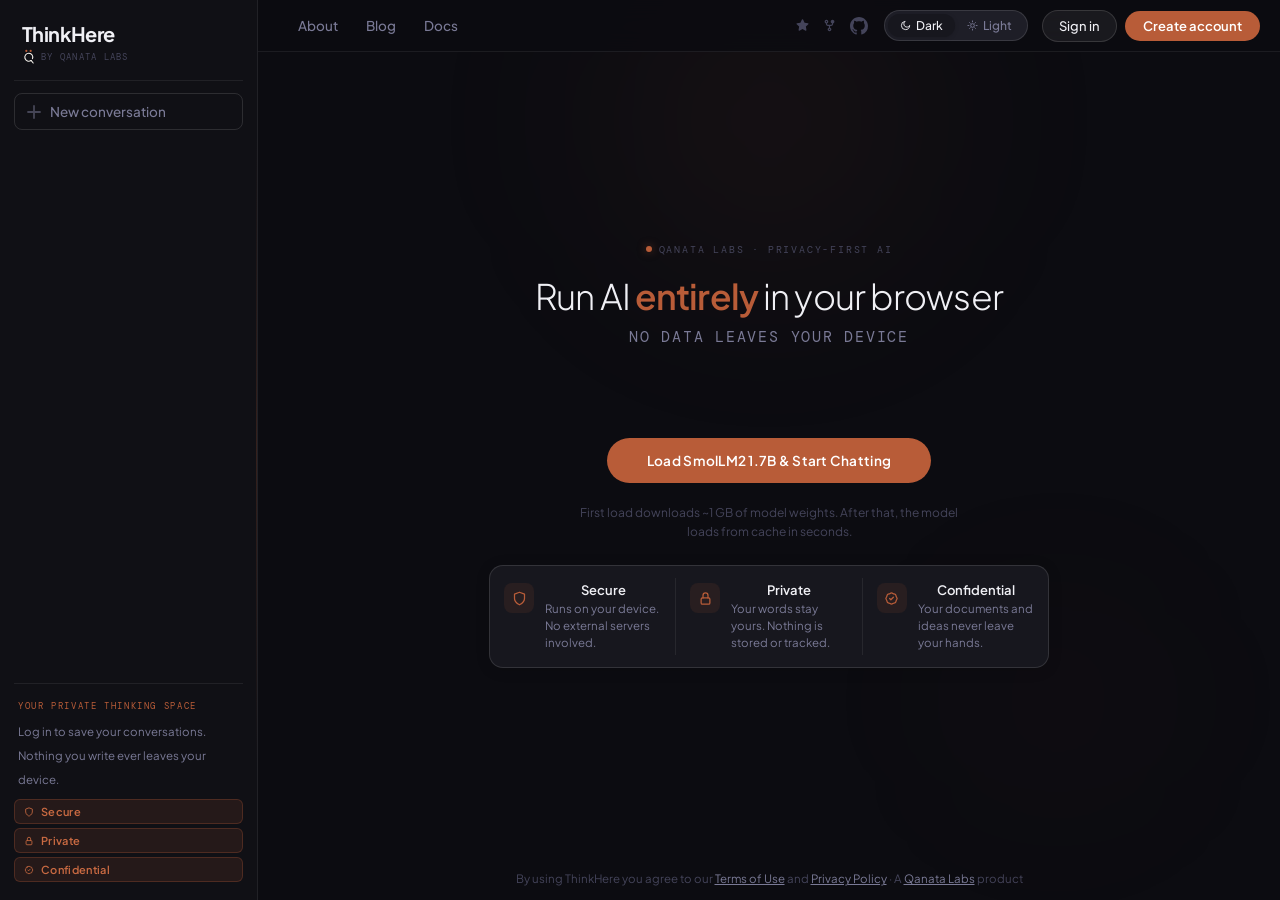
==== index.html @ 0fff206c "pivot: swap Gemma 3n/MediaPipe for SmolLM2 1.7B/WebLLM - Rewrite js/app.js: replace MediaPipe with W" ====
<!DOCTYPE html>
<html lang="en" data-theme="dark">

<head>
  <meta charset="UTF-8">
  <meta name="viewport" content="width=device-width, initial-scale=1.0">
  <title>ThinkHere — Private AI in Your Browser</title>
  <meta name="description"
    content="Run AI entirely in your browser. No servers, no API keys, no data leaves your device. Powered by SmolLM2 and WebGPU.">
  <link rel="icon" type="image/svg+xml" href="favicon.svg">
  <link rel="preconnect" href="https://fonts.googleapis.com">
  <link
    href="https://fonts.googleapis.com/css2?family=Plus+Jakarta+Sans:ital,wght@0,300;0,400;0,500;0,600;0,700;1,400&family=DM+Mono:wght@300;400;500&display=swap"
    rel="stylesheet">
  <link rel="stylesheet" href="css/style.css">
</head>

<body>

  <div class="app">

    <!-- Sidebar -->
    <aside class="sidebar" id="sidebar">
      <div class="logo-block">
        <a class="logo-product" href="/">ThinkHere</a>
        <div class="logo-parent">
          <svg width="13" height="15" viewBox="0 0 72 80" fill="none" id="ql-mark">
            <circle cx="24" cy="9" r="6" fill="#b85c38" />
            <circle cx="48" cy="9" r="6" fill="#b85c38" />
            <path d="M 58,52 A 22,22 0 1 0 50,62" stroke="#f4f1eb" stroke-width="6" fill="none" stroke-linecap="round"
              class="ql-stroke" />
            <line x1="50" y1="62" x2="62" y2="76" stroke="#f4f1eb" stroke-width="6" stroke-linecap="round"
              class="ql-stroke" />
          </svg>
          <span class="logo-parent-text">by Qanata Labs</span>
        </div>
      </div>

      <button class="btn-new" onclick="newChat()">
        <svg width="14" height="14" viewBox="0 0 14 14" fill="none">
          <path d="M7 1v12M1 7h12" stroke="currentColor" stroke-width="1.8" stroke-linecap="round" />
        </svg>
        New conversation
      </button>

      <div class="nav-section" id="conversationList">
      </div>

      <div class="sidebar-footer">
        <div class="footer-note">
          <span class="footer-label">Your private thinking space</span>
          <span class="footer-body">Log in to save your conversations. Nothing you write ever leaves your device.</span>
        </div>
        <div class="pills">
          <div class="pill pill-a">
            <svg width="10" height="10" viewBox="0 0 24 24" fill="none">
              <path d="M12 22s8-4 8-10V5l-8-3-8 3v7c0 6 8 10 8 10z" stroke="currentColor" stroke-width="2"
                stroke-linejoin="round" />
            </svg>
            Secure
          </div>
          <div class="pill pill-a">
            <svg width="10" height="10" viewBox="0 0 24 24" fill="none">
              <rect x="5" y="11" width="14" height="10" rx="2" stroke="currentColor" stroke-width="2" />
              <path d="M8 11V7a4 4 0 118 0v4" stroke="currentColor" stroke-width="2" stroke-linecap="round" />
            </svg>
            Private
          </div>
          <div class="pill pill-a">
            <svg width="10" height="10" viewBox="0 0 24 24" fill="none">
              <path
                d="M9 12l2 2 4-4M7.835 4.697a3.42 3.42 0 001.946-.806 3.42 3.42 0 014.438 0 3.42 3.42 0 001.946.806 3.42 3.42 0 013.138 3.138 3.42 3.42 0 00.806 1.946 3.42 3.42 0 010 4.438 3.42 3.42 0 00-.806 1.946 3.42 3.42 0 01-3.138 3.138 3.42 3.42 0 00-1.946.806 3.42 3.42 0 01-4.438 0 3.42 3.42 0 00-1.946-.806 3.42 3.42 0 01-3.138-3.138 3.42 3.42 0 00-.806-1.946 3.42 3.42 0 010-4.438 3.42 3.42 0 00.806-1.946 3.42 3.42 0 013.138-3.138z"
                stroke="currentColor" stroke-width="2" stroke-linecap="round" stroke-linejoin="round" />
            </svg>
            Confidential
          </div>
        </div>
      </div>
    </aside>

    <!-- Sidebar overlay for mobile -->
    <div class="sidebar-overlay" id="sidebarOverlay" onclick="closeSidebar()"></div>

    <!-- Main content area -->
    <div class="main-content">
      <div class="bg-orb orb1"></div>
      <div class="bg-orb orb2"></div>

      <!-- Topbar -->
      <div class="topbar">
        <button class="sidebar-toggle" id="sidebarToggle" onclick="toggleSidebar()">
          <svg viewBox="0 0 24 24">
            <line x1="3" y1="6" x2="21" y2="6" />
            <line x1="3" y1="12" x2="21" y2="12" />
            <line x1="3" y1="18" x2="21" y2="18" />
          </svg>
        </button>
        <div class="topbar-meta" id="headerStatus"></div>
        <div class="topbar-nav">
          <a class="topbar-link" href="about.html">About</a>
          <a class="topbar-link" href="blog.html">Blog</a>
          <a class="topbar-link" href="docs.html">Docs</a>
        </div>
        <div class="gh-stats">
          <a class="gh-stat" href="https://github.com/ipattis/thinkhere/stargazers" target="_blank"
            rel="noopener noreferrer" aria-label="GitHub stars">
            <svg viewBox="0 0 16 16">
              <path
                d="M8 .25a.75.75 0 01.673.418l1.882 3.815 4.21.612a.75.75 0 01.416 1.279l-3.046 2.97.719 4.192a.75.75 0 01-1.088.791L8 12.347l-3.766 1.98a.75.75 0 01-1.088-.79l.72-4.194L.818 6.374a.75.75 0 01.416-1.28l4.21-.611L7.327.668A.75.75 0 018 .25z" />
            </svg>
            <span id="ghStars"></span>
          </a>
          <a class="gh-stat" href="https://github.com/ipattis/thinkhere/fork" target="_blank" rel="noopener noreferrer"
            aria-label="GitHub forks">
            <svg viewBox="0 0 16 16">
              <path
                d="M5 3.25a.75.75 0 11-1.5 0 .75.75 0 011.5 0zm0 2.122a2.25 2.25 0 10-1.5 0v.878A2.25 2.25 0 005.75 8.5h1.5v2.128a2.251 2.251 0 101.5 0V8.5h1.5a2.25 2.25 0 002.25-2.25v-.878a2.25 2.25 0 10-1.5 0v.878a.75.75 0 01-.75.75h-4.5A.75.75 0 015 6.25v-.878zm3.75 7.378a.75.75 0 11-1.5 0 .75.75 0 011.5 0zm3-8.75a.75.75 0 100-1.5.75.75 0 000 1.5z" />
            </svg>
            <span id="ghForks"></span>
          </a>
          <a class="github-link" href="https://github.com/ipattis/thinkhere" target="_blank" rel="noopener noreferrer"
            aria-label="View source on GitHub">
            <svg viewBox="0 0 16 16">
              <path
                d="M8 0C3.58 0 0 3.58 0 8c0 3.54 2.29 6.53 5.47 7.59.4.07.55-.17.55-.38 0-.19-.01-.82-.01-1.49-2.01.37-2.53-.49-2.69-.94-.09-.23-.48-.94-.82-1.13-.28-.15-.68-.52-.01-.53.63-.01 1.08.58 1.23.82.72 1.21 1.87.87 2.33.66.07-.52.28-.87.51-1.07-1.78-.2-3.64-.89-3.64-3.95 0-.87.31-1.59.82-2.15-.08-.2-.36-1.02.08-2.12 0 0 .67-.21 2.2.82.64-.18 1.32-.27 2-.27.68 0 1.36.09 2 .27 1.53-1.04 2.2-.82 2.2-.82.44 1.1.16 1.92.08 2.12.51.56.82 1.27.82 2.15 0 3.07-1.87 3.75-3.65 3.95.29.25.54.73.54 1.48 0 1.07-.01 1.93-.01 2.2 0 .21.15.46.55.38A8.013 8.013 0 0016 8c0-4.42-3.58-8-8-8z" />
            </svg>
          </a>
        </div>
        <div class="theme-toggle">
          <button class="theme-btn active" id="btn-dark" onclick="setTheme('dark')">
            <svg width="11" height="11" viewBox="0 0 24 24" fill="none">
              <path d="M21 12.79A9 9 0 1111.21 3a7 7 0 109.79 9.79z" stroke="currentColor" stroke-width="2"
                stroke-linecap="round" />
            </svg>
            Dark
          </button>
          <button class="theme-btn" id="btn-light" onclick="setTheme('light')">
            <svg width="11" height="11" viewBox="0 0 24 24" fill="none">
              <circle cx="12" cy="12" r="4" stroke="currentColor" stroke-width="2" />
              <path
                d="M12 2v2M12 20v2M2 12h2M20 12h2M5.63 5.63l1.41 1.41M16.96 16.96l1.41 1.41M5.63 18.37l1.41-1.41M16.96 7.04l1.41-1.41"
                stroke="currentColor" stroke-width="2" stroke-linecap="round" />
            </svg>
            Light
          </button>
        </div>
        <a class="btn-top-ghost" id="signInBtn" href="#" onclick="signIn(); return false;">Sign in</a>
        <a class="btn-top-solid" id="createAccountBtn" href="https://app.thinkhere.ai/?mode=signup">Create account</a>
      </div>

      <!-- Inner scrollable area -->
      <div class="main-inner">

        <!-- Intro Section (shown before model starts loading) -->
        <div class="intro-section" id="introSection">
          <div class="eyebrow">
            <span class="eyebrow-dot"></span>
            Qanata Labs &middot; Privacy-First AI
          </div>
          <h2>Run AI <em>entirely</em> in your browser</h2>
          <p class="intro-subtitle">No data leaves your device</p>

          <div id="webgpuCheck"></div>
          <div id="deviceInfoBar"></div>
          <div id="deviceBanners"></div>

          <button class="start-btn" id="startBtn" onclick="loadModel()">Load SmolLM2 1.7B &amp; Start Chatting</button>
          <p style="font-size: 0.75rem; color: var(--text-dim); max-width: 400px;">First load downloads ~1 GB of model
            weights. After that, the model loads from cache in seconds.</p>

          <div class="pillar-row">
            <div class="pillar">
              <div class="p-icon">
                <svg width="15" height="15" viewBox="0 0 24 24" fill="none">
                  <path d="M12 22s8-4 8-10V5l-8-3-8 3v7c0 6 8 10 8 10z" stroke="currentColor" stroke-width="2"
                    stroke-linejoin="round" />
                </svg>
              </div>
              <div>
                <span class="p-title">Secure</span>
                <span class="p-desc">Runs on your device. No external servers involved.</span>
              </div>
            </div>
            <div class="pillar-sep"></div>
            <div class="pillar">
              <div class="p-icon">
                <svg width="15" height="15" viewBox="0 0 24 24" fill="none">
                  <rect x="5" y="11" width="14" height="10" rx="2" stroke="currentColor" stroke-width="2" />
                  <path d="M8 11V7a4 4 0 118 0v4" stroke="currentColor" stroke-width="2" stroke-linecap="round" />
                </svg>
              </div>
              <div>
                <span class="p-title">Private</span>
                <span class="p-desc">Your words stay yours. Nothing is stored or tracked.</span>
              </div>
            </div>
            <div class="pillar-sep"></div>
            <div class="pillar">
              <div class="p-icon">
                <svg width="15" height="15" viewBox="0 0 24 24" fill="none">
                  <path
                    d="M9 12l2 2 4-4M7.835 4.697a3.42 3.42 0 001.946-.806 3.42 3.42 0 014.438 0 3.42 3.42 0 001.946.806 3.42 3.42 0 013.138 3.138 3.42 3.42 0 00.806 1.946 3.42 3.42 0 010 4.438 3.42 3.42 0 00-.806 1.946 3.42 3.42 0 01-3.138 3.138 3.42 3.42 0 00-1.946.806 3.42 3.42 0 01-4.438 0 3.42 3.42 0 00-1.946-.806 3.42 3.42 0 01-3.138-3.138 3.42 3.42 0 00-.806-1.946 3.42 3.42 0 010-4.438 3.42 3.42 0 00.806-1.946 3.42 3.42 0 013.138-3.138z"
                    stroke="currentColor" stroke-width="2" stroke-linecap="round" stroke-linejoin="round" />
                </svg>
              </div>
              <div>
                <span class="p-title">Confidential</span>
                <span class="p-desc">Your documents and ideas never leave your hands.</span>
              </div>
            </div>
          </div>
        </div>

        <!-- Loading Screen -->
        <div class="loading-screen" id="loadingScreen">
          <div class="loader-ring"></div>
          <div class="loading-model-name" id="loadingModelName">SmolLM2 1.7B</div>
          <div class="loading-label" id="loadingLabel">Initializing engine...</div>
          <div class="progress-bar-container">
            <div class="progress-bar" id="progressBar"></div>
          </div>
          <div class="loading-phases">
            <div class="phase active" id="phaseDownload"><span class="phase-dot"></span> Download</div>
            <div class="phase" id="phaseCompile"><span class="phase-dot"></span> Compile</div>
            <div class="phase" id="phaseReady"><span class="phase-dot"></span> Ready</div>
          </div>
          <div class="loading-stats" id="loadingStats">
            <span id="statProgress">0%</span>
            <span id="statSize">&mdash;</span>
            <span id="statElapsed">0s elapsed</span>
          </div>
          <div class="loading-tip" id="loadingTip">Downloading model weights — this only happens once, then it's cached
            locally.</div>
          <div class="memory-info" id="memoryInfo" style="display: none;"></div>
        </div>

        <!-- Chat Interface -->
        <div class="chat-container" id="chatContainer" style="position: relative;">

          <div class="messages" id="messages">
            <div class="message system">Model loaded &middot; all processing happens here</div>
          </div>

          <div class="input-area">
            <div class="attachment-preview" id="attachmentPreview"></div>
            <div class="file-preview" id="filePreview"></div>
            <div class="input-row">
              <button class="file-btn" id="fileBtn" onclick="document.getElementById('fileInput').click()"
                title="Upload file as context">
                <svg viewBox="0 0 24 24">
                  <path
                    d="M16.5 6v11.5c0 2.21-1.79 4-4 4s-4-1.79-4-4V5a2.5 2.5 0 015 0v10.5c0 .83-.67 1.5-1.5 1.5s-1.5-.67-1.5-1.5V6H9v9.5a3 3 0 006 0V5c0-2.21-1.79-4-4-4S7 2.79 7 5v12.5c0 3.04 2.46 5.5 5.5 5.5s5.5-2.46 5.5-5.5V6h-1.5z" />
                </svg>
              </button>

              <input type="file" id="fileInput" style="display:none"
                accept=".txt,.md,.json,.js,.ts,.py,.html,.css,.csv,.xml,.yaml,.yml,.toml,.sh,.rb,.go,.rs,.c,.cpp,.h,.java,.kt,.swift"
                onchange="handleFileUpload(this)">
              <div class="input-wrapper">
                <textarea id="userInput" placeholder="What's on your mind?" rows="1" onkeydown="handleKey(event)"
                  oninput="autoResize(this)"></textarea>
              </div>
              <button class="send-btn" id="sendBtn" onclick="sendMessage()" disabled>
                <svg viewBox="0 0 24 24">
                  <path d="M2.01 21L23 12 2.01 3 2 10l15 2-15 2z" />
                </svg>
              </button>
              <button class="stop-btn" id="stopBtn" onclick="stopGeneration()">
                <svg viewBox="0 0 24 24">
                  <rect x="6" y="6" width="12" height="12" rx="2" />
                </svg>
              </button>
            </div>
            <div class="input-meta">
              <div class="input-meta-left">
                <span id="modelLabel">&mdash;</span>
                <button class="toolbar-btn" id="newChatBtn" onclick="newChat()">
                  <svg viewBox="0 0 24 24">
                    <path d="M19 13h-6v6h-2v-6H5v-2h6V5h2v6h6v2z" />
                  </svg>
                  New
                </button>
              </div>
              <div class="input-meta-right">
                <div class="token-bar" id="tokenBar">
                  <div class="token-bar-track">
                    <div class="token-bar-fill" id="tokenBarFill"></div>
                  </div>
                  <span id="tokenContext">0 tokens</span>
                </div>
                <span id="tokenInfo">Ready</span>
              </div>
            </div>
          </div>

          <!-- Upgrade Banner -->
          <div class="upgrade-banner">
            Want access to more models and conversation export?
            <a href="#" onclick="signUp(); return false;">Create a free account</a>
          </div>
        </div>

      </div>

      <p class="legal">
        By using ThinkHere you agree to our <a href="https://thinkhere.ai/terms.html">Terms of Use</a> and <a
          href="https://thinkhere.ai/privacy.html">Privacy Policy</a> &middot; A <a href="https://www.qanatalabs.com"
          target="_blank" rel="noopener">Qanata Labs</a> product
      </p>

    </div>
  </div>

  <script>
    // Theme toggle
    function setTheme(t) {
      document.documentElement.setAttribute('data-theme', t);
      document.getElementById('btn-dark').classList.toggle('active', t === 'dark');
      document.getElementById('btn-light').classList.toggle('active', t === 'light');
      // Update Qanata mark stroke color for theme
      const strokeCol = t === 'light' ? '#9a9a9a' : '#f4f1eb';
      document.querySelectorAll('.ql-stroke').forEach(function (el) { el.setAttribute('stroke', strokeCol); });
      localStorage.setItem('thinkhere-theme', t);
    }
    // Restore saved theme
    (function () {
      var saved = localStorage.getItem('thinkhere-theme');
      if (saved) setTheme(saved);
    })();

    // Sidebar toggle for mobile
    function toggleSidebar() {
      document.getElementById('sidebar').classList.toggle('open');
      document.getElementById('sidebarOverlay').classList.toggle('active');
    }
    function closeSidebar() {
      document.getElementById('sidebar').classList.remove('open');
      document.getElementById('sidebarOverlay').classList.remove('active');
    }
  </script>
  <script type="module" src="js/auth.js"></script>
  <script type="module" src="js/app.js"></script>

</body>

</html>
---- css/style.css ----
/* ── ThinkHere — Qanata Labs Brand Styles ── */

/* ── DARK THEME (default) ── */
[data-theme="dark"] {
  --bg:           #0c0c11;
  --bg-side:      #101015;
  --surface:      #17171e;
  --surface2:     #1e1e27;
  --border:       rgba(255,255,255,0.07);
  --border-md:    rgba(255,255,255,0.12);
  --text:         #f0f0f5;
  --text-muted:   #7a7a96;
  --text-dim:     #44445a;
  --input-bg:     #17171e;
  --pill-bg:      rgba(184,92,56,0.12);
  --pill-border:  rgba(184,92,56,0.28);
  --pill-text:    #c96a42;
  --pill2-bg:     rgba(255,255,255,0.04);
  --pill2-border: rgba(255,255,255,0.09);
  --pill2-text:   rgba(255,255,255,0.32);
  --topbar-bg:    rgba(12,12,17,0.8);
  --btn-ghost-bg: rgba(255,255,255,0.06);
  --btn-ghost-bd: rgba(255,255,255,0.13);
  --hero-h:       #f0f0f5;
  --hero-em:      #b85c38;
  --sidebar-glow: rgba(184,92,56,0.22);
  --orb1:         rgba(184,92,56,0.09);
  --orb2:         rgba(184,92,56,0.05);
  --shadow:       rgba(0,0,0,0.15);
  --accent:       #b85c38;
  --accent-dim:   #9a4a2d;
  --accent-glow:  rgba(184,92,56,0.10);
  --user-bg:      #1e1a16;
  --radius:       12px;
  --font-mono:    'DM Mono', monospace;
  --font-sans:    'Plus Jakarta Sans', system-ui, sans-serif;
}

/* ── LIGHT THEME ── */
[data-theme="light"] {
  --bg:           #f0f0f0;
  --bg-side:      #ffffff;
  --surface:      #ffffff;
  --surface2:     #e8e8e8;
  --border:       rgba(0,0,0,0.08);
  --border-md:    rgba(0,0,0,0.13);
  --text:         #1a1a1a;
  --text-muted:   #666666;
  --text-dim:     #aaaaaa;
  --input-bg:     #ffffff;
  --pill-bg:      rgba(184,92,56,0.08);
  --pill-border:  rgba(184,92,56,0.22);
  --pill-text:    #9e3f1a;
  --pill2-bg:     rgba(0,0,0,0.04);
  --pill2-border: rgba(0,0,0,0.1);
  --pill2-text:   #888888;
  --topbar-bg:    rgba(240,240,240,0.92);
  --btn-ghost-bg: rgba(0,0,0,0.05);
  --btn-ghost-bd: rgba(0,0,0,0.14);
  --hero-h:       #111820;
  --hero-em:      #b85c38;
  --sidebar-glow: rgba(184,92,56,0.15);
  --orb1:         rgba(184,92,56,0.06);
  --orb2:         rgba(184,92,56,0.03);
  --shadow:       rgba(0,0,0,0.08);
  --accent:       #b85c38;
  --accent-dim:   #9e3f1a;
  --accent-glow:  rgba(184,92,56,0.08);
  --user-bg:      #f5ede8;
  --radius:       12px;
  --font-mono:    'DM Mono', monospace;
  --font-sans:    'Plus Jakarta Sans', system-ui, sans-serif;
}

* {
  margin: 0;
  padding: 0;
  box-sizing: border-box;
}

html,
body {
  height: 100%;
  background: var(--bg);
  color: var(--text);
  font-family: var(--font-sans);
  transition: background 0.25s, color 0.25s;
}

/* ── Layout: Sidebar + Main ── */
.app {
  display: flex;
  height: 100dvh;
  overflow: hidden;
}

/* ── Sidebar ── */
.sidebar {
  width: 258px;
  background: var(--bg-side);
  border-right: 1px solid var(--border);
  display: flex;
  flex-direction: column;
  padding: 22px 14px 18px;
  flex-shrink: 0;
  position: relative;
  transition: background 0.25s;
}

.sidebar::after {
  content: '';
  position: absolute;
  top: 15%;
  right: 0;
  bottom: 15%;
  width: 1px;
  background: linear-gradient(to bottom, transparent, var(--sidebar-glow), transparent);
}

/* Logo block */
.logo-block {
  padding: 2px 8px 16px;
  border-bottom: 1px solid var(--border);
  margin-bottom: 12px;
}

.logo-product {
  font-family: var(--font-sans);
  font-weight: 700;
  font-size: 20px;
  letter-spacing: -0.03em;
  color: var(--text);
  line-height: 1;
  text-decoration: none;
  display: block;
}

a.logo-product:hover {
  opacity: 0.85;
}

.logo-parent {
  display: flex;
  align-items: center;
  gap: 6px;
  margin-top: 5px;
}

.logo-parent-text {
  font-family: var(--font-mono);
  font-size: 9px;
  letter-spacing: 0.14em;
  text-transform: uppercase;
  color: var(--text-dim);
}

/* New chat button */
.btn-new {
  display: flex;
  align-items: center;
  gap: 9px;
  padding: 9px 12px;
  border-radius: 8px;
  background: transparent;
  border: 1px solid var(--border-md);
  color: var(--text-muted);
  font-family: var(--font-sans);
  font-size: 13.5px;
  font-weight: 500;
  cursor: pointer;
  transition: all 0.15s;
  width: 100%;
  text-align: left;
  margin-bottom: 4px;
}

.btn-new:hover {
  background: var(--surface2);
  color: var(--text);
}

.btn-new svg {
  opacity: 0.5;
  flex-shrink: 0;
}

/* Nav section */
.nav-section {
  flex: 1;
  min-height: 0;
  overflow-y: auto;
  display: flex;
  flex-direction: column;
  gap: 2px;
  padding-top: 4px;
}

.convo-item {
  display: flex;
  align-items: center;
  gap: 9px;
  padding: 8px 12px;
  border-radius: 7px;
  color: var(--text-muted);
  font-size: 13.5px;
  cursor: pointer;
  transition: all 0.14s;
  text-decoration: none;
  flex-shrink: 0;
}

.convo-item:hover {
  background: var(--surface2);
  color: var(--text);
}

.convo-item.active {
  background: var(--surface2);
  color: var(--text);
}

.convo-item svg {
  flex-shrink: 0;
  opacity: 0.5;
}

.convo-label {
  overflow: hidden;
  text-overflow: ellipsis;
  white-space: nowrap;
}

/* Sidebar footer */
.sidebar-footer {
  padding-top: 14px;
  border-top: 1px solid var(--border);
  display: flex;
  flex-direction: column;
  gap: 7px;
  flex-shrink: 0;
}

.footer-note {
  padding: 2px 4px 2px;
  line-height: 1.5;
}

.footer-label {
  font-family: var(--font-mono);
  font-size: 9px;
  letter-spacing: 0.18em;
  text-transform: uppercase;
  color: #b85c38;
  display: block;
  margin-bottom: 5px;
}

.footer-body {
  font-size: 11.5px;
  color: var(--text-muted);
  line-height: 1.5;
}

.pills {
  display: flex;
  flex-direction: column;
  gap: 4px;
}

.pill {
  display: flex;
  align-items: center;
  gap: 7px;
  padding: 5px 9px;
  border-radius: 6px;
  font-size: 11px;
  font-weight: 600;
  letter-spacing: 0.03em;
  border: 1px solid transparent;
  transition: all 0.15s;
}

.pill-a {
  background: var(--pill-bg);
  border-color: var(--pill-border);
  color: var(--pill-text);
}

.pill-b {
  background: var(--pill2-bg);
  border-color: var(--pill2-border);
  color: var(--pill2-text);
}

.btn-login {
  padding: 10px 12px;
  border-radius: 7px;
  background: #b85c38;
  border: none;
  color: #fff;
  font-family: var(--font-sans);
  font-size: 13px;
  font-weight: 600;
  cursor: pointer;
  transition: all 0.18s;
  text-align: center;
  text-decoration: none;
  display: block;
}

.btn-login:hover {
  background: #d4724e;
}

/* ── Main Content Area ── */
.main-content {
  flex: 1;
  display: flex;
  flex-direction: column;
  overflow: hidden;
  position: relative;
  background: var(--bg);
  transition: background 0.25s;
}

/* Background orbs */
.bg-orb {
  position: absolute;
  border-radius: 50%;
  filter: blur(90px);
  pointer-events: none;
  z-index: 0;
}

.orb1 {
  width: 520px;
  height: 400px;
  background: radial-gradient(circle, var(--orb1) 0%, transparent 70%);
  top: -80px;
  left: 50%;
  transform: translateX(-50%);
}

.orb2 {
  width: 280px;
  height: 280px;
  background: radial-gradient(circle, var(--orb2) 0%, transparent 70%);
  bottom: 60px;
  right: 8%;
}

/* ── Topbar ── */
.topbar {
  position: relative;
  z-index: 10;
  height: 52px;
  display: flex;
  align-items: center;
  justify-content: flex-end;
  padding: 0 20px;
  gap: 8px;
  border-bottom: 1px solid var(--border);
  background: var(--topbar-bg);
  backdrop-filter: blur(12px);
  transition: background 0.25s;
  flex-shrink: 0;
}

/* Topbar nav links */
.topbar-nav {
  display: flex;
  align-items: center;
  gap: 4px;
  margin-right: auto;
}

.topbar-link {
  padding: 5px 12px;
  border-radius: 7px;
  color: var(--text-muted);
  font-size: 13.5px;
  font-weight: 500;
  text-decoration: none;
  transition: all 0.14s;
}

.topbar-link:hover {
  background: var(--surface2);
  color: var(--text);
}

/* Theme toggle */
.theme-toggle {
  display: flex;
  align-items: center;
  background: var(--surface2);
  border: 1px solid var(--border-md);
  border-radius: 20px;
  padding: 3px;
  margin-right: 6px;
}

.theme-btn {
  display: flex;
  align-items: center;
  gap: 5px;
  padding: 4px 12px;
  border-radius: 16px;
  border: none;
  background: transparent;
  color: var(--text-muted);
  font-family: var(--font-sans);
  font-size: 12px;
  font-weight: 500;
  cursor: pointer;
  transition: all 0.18s;
}

.theme-btn.active {
  background: var(--surface);
  color: var(--text);
  box-shadow: 0 1px 4px var(--shadow);
}

.btn-top-ghost {
  padding: 7px 16px;
  border-radius: 20px;
  border: 1px solid var(--btn-ghost-bd);
  background: var(--btn-ghost-bg);
  color: var(--text);
  font-family: var(--font-sans);
  font-size: 13px;
  font-weight: 500;
  cursor: pointer;
  transition: all 0.15s;
  text-decoration: none;
}

.btn-top-ghost:hover {
  background: var(--surface2);
}

.btn-top-solid {
  padding: 7px 18px;
  border-radius: 20px;
  border: none;
  background: #b85c38;
  color: #fff;
  font-family: var(--font-sans);
  font-size: 13px;
  font-weight: 600;
  cursor: pointer;
  transition: all 0.15s;
  text-decoration: none;
}

.btn-top-solid:hover {
  background: #d4724e;
}

.topbar-meta {
  font-family: var(--font-mono);
  font-size: 0.7rem;
  color: var(--text-dim);
  letter-spacing: 0.06em;
  text-transform: uppercase;
}

.gh-stats {
  display: flex;
  align-items: center;
  gap: 10px;
  margin-right: 8px;
}

.gh-stat {
  display: flex;
  align-items: center;
  gap: 4px;
  font-family: var(--font-mono);
  font-size: 0.65rem;
  color: var(--text-dim);
  text-decoration: none;
  letter-spacing: 0.03em;
  transition: color 0.2s ease;
}

.gh-stat:hover {
  color: var(--accent);
}

.gh-stat svg {
  width: 13px;
  height: 13px;
  fill: currentColor;
}

.github-link {
  color: var(--text-dim);
  transition: color 0.2s ease;
  display: flex;
  align-items: center;
}

.github-link:hover {
  color: var(--accent);
}

.github-link svg {
  width: 18px;
  height: 18px;
  fill: currentColor;
}

/* ── Inner content wrapper (scrollable area below topbar) ── */
.main-inner {
  flex: 1;
  display: flex;
  flex-direction: column;
  overflow: hidden;
  position: relative;
  z-index: 1;
}

/* ── Intro Section ── */
.intro-section {
  flex: 1;
  display: flex;
  flex-direction: column;
  align-items: center;
  justify-content: center;
  padding: 40px 24px;
  gap: 20px;
  animation: fadeUp 0.55s ease both;
  text-align: center;
}

.intro-section h2 {
  font-family: var(--font-sans);
  font-size: clamp(1.5rem, 3.8vw, 2.2rem);
  font-weight: 300;
  line-height: 1.15;
  letter-spacing: -0.025em;
  color: var(--hero-h);
}

.intro-section h2 em {
  color: var(--hero-em);
  font-style: normal;
  font-weight: 600;
}

.intro-section p {
  color: var(--text-muted);
  max-width: 480px;
  line-height: 1.6;
  font-size: 0.92rem;
}

/* Eyebrow */
.eyebrow {
  display: flex;
  align-items: center;
  gap: 7px;
  font-family: var(--font-mono);
  font-size: 10px;
  letter-spacing: 0.18em;
  text-transform: uppercase;
  color: var(--text-dim);
}

.eyebrow-dot {
  width: 6px;
  height: 6px;
  border-radius: 50%;
  background: #b85c38;
  box-shadow: 0 0 8px rgba(184,92,56,0.5);
  animation: pulse 2.2s ease infinite;
}

.intro-section .start-btn {
  font-family: var(--font-sans);
  font-size: 0.85rem;
  font-weight: 600;
  background: var(--accent);
  color: #fff;
  border: none;
  border-radius: 100px;
  padding: 14px 40px;
  cursor: pointer;
  letter-spacing: 0.02em;
  transition: all 0.2s ease;
  margin-top: 8px;
}

.intro-section .start-btn:hover {
  background: #d4724e;
  transform: translateY(-1px);
}

.intro-section .start-btn:disabled {
  opacity: 0.4;
  cursor: not-allowed;
  transform: none;
}

.intro-subtitle {
  font-family: var(--font-mono);
  font-size: 0.72rem;
  letter-spacing: 0.12em;
  text-transform: uppercase;
  color: var(--accent);
  margin-top: -10px;
}

.pillar-row {
  display: flex;
  width: 100%;
  max-width: 560px;
  background: var(--surface);
  border: 1px solid var(--border-md);
  border-radius: 14px;
  overflow: hidden;
  box-shadow: 0 2px 14px var(--shadow);
  margin-top: 4px;
}

.pillar {
  flex: 1;
  display: flex;
  align-items: flex-start;
  gap: 11px;
  padding: 16px 14px;
}

.pillar-sep {
  width: 1px;
  background: var(--border);
  flex-shrink: 0;
  margin: 12px 0;
}

.p-icon {
  width: 30px;
  height: 30px;
  border-radius: 8px;
  display: flex;
  align-items: center;
  justify-content: center;
  flex-shrink: 0;
  background: rgba(184,92,56,0.1);
  color: #b85c38;
  margin-top: 1px;
}

.p-title {
  display: block;
  font-size: 13px;
  font-weight: 600;
  color: var(--text);
  margin-bottom: 3px;
}

.p-desc {
  display: block;
  font-size: 11.5px;
  color: var(--text-muted);
  line-height: 1.45;
  text-align: left;
}

/* ── Device Banners ── */
.device-info-bar {
  display: flex;
  align-items: center;
  gap: 10px;
  font-family: var(--font-mono);
  font-size: 0.65rem;
  color: var(--text-dim);
  letter-spacing: 0.04em;
  padding: 8px 16px;
  background: var(--surface);
  border: 1px solid var(--border);
  border-radius: 100px;
}

.device-info-bar .info-sep {
  color: var(--border-md);
}

.device-info-bar .info-ok {
  color: var(--accent);
}

.device-info-bar .info-warn {
  color: #d0a070;
}

.iphone-unsupported-banner {
  background: var(--surface);
  border: 1px solid var(--border-md);
  border-radius: var(--radius);
  padding: 20px 24px;
  margin-bottom: 20px;
  text-align: center;
  font-size: 0.85rem;
  color: var(--text-muted);
  line-height: 1.6;
  max-width: 520px;
}

.iphone-unsupported-banner strong {
  color: var(--text);
  font-size: 0.95rem;
}

.webgpu-warning,
.browser-version-warning {
  background: rgba(184,92,56,0.06);
  border: 1px solid rgba(184,92,56,0.2);
  border-radius: var(--radius);
  padding: 16px 20px;
  max-width: 480px;
  text-align: center;
  font-size: 0.85rem;
  color: var(--text-muted);
  line-height: 1.5;
}

.browser-version-warning {
  background: rgba(184,92,56,0.04);
  border-color: rgba(184,92,56,0.15);
  color: var(--text-muted);
}

.browser-version-warning code {
  font-family: var(--font-mono);
  font-size: 0.78rem;
  background: rgba(255, 255, 255, 0.06);
  padding: 2px 6px;
  border-radius: 4px;
}

.network-error {
  background: rgba(184,92,56,0.06);
  border: 1px solid rgba(184,92,56,0.2);
  border-radius: var(--radius);
  padding: 20px 24px;
  max-width: 520px;
  text-align: left;
  font-size: 0.82rem;
  color: var(--text-muted);
  line-height: 1.6;
}

.network-error strong {
  display: block;
  margin-bottom: 8px;
  font-size: 0.9rem;
  color: var(--text);
}

.network-error code {
  font-family: var(--font-mono);
  font-size: 0.72rem;
  background: rgba(255, 255, 255, 0.06);
  padding: 2px 6px;
  border-radius: 4px;
}

.network-error ul {
  margin: 8px 0;
  padding-left: 18px;
}

.network-error li {
  margin: 4px 0;
}

/* ── Loading Screen ── */
.loading-screen {
  display: none;
  flex: 1;
  flex-direction: column;
  align-items: center;
  justify-content: center;
  gap: 16px;
  padding: 40px 24px;
  animation: fadeUp 0.6s ease;
}

.loading-screen.active {
  display: flex;
}

@keyframes fadeUp {
  from { opacity: 0; transform: translateY(16px); }
  to { opacity: 1; transform: translateY(0); }
}

.loader-ring {
  width: 48px;
  height: 48px;
  border: 2px solid var(--border-md);
  border-top-color: var(--accent);
  border-radius: 50%;
  animation: spin 1s linear infinite;
}

@keyframes spin {
  to { transform: rotate(360deg); }
}

.loading-model-name {
  font-family: var(--font-sans);
  font-weight: 600;
  font-size: 1.2rem;
  color: var(--text-muted);
}

.loading-label {
  font-family: var(--font-mono);
  font-size: 0.78rem;
  color: var(--text-muted);
  letter-spacing: 0.02em;
}

.progress-bar-container {
  width: 300px;
  height: 4px;
  background: var(--surface);
  border-radius: 2px;
  overflow: hidden;
}

.progress-bar {
  height: 100%;
  background: var(--accent);
  width: 0%;
  border-radius: 2px;
  transition: width 0.3s ease;
}

.loading-phases {
  display: flex;
  gap: 24px;
  margin-top: 4px;
}

.phase {
  display: flex;
  align-items: center;
  gap: 6px;
  font-family: var(--font-mono);
  font-size: 0.7rem;
  color: var(--text-dim);
  letter-spacing: 0.03em;
}

.phase.active {
  color: var(--accent);
}

.phase.done {
  color: var(--accent-dim);
}

.phase-dot {
  width: 7px;
  height: 7px;
  border-radius: 50%;
  background: var(--border-md);
  flex-shrink: 0;
}

.phase.active .phase-dot {
  background: var(--accent);
  box-shadow: 0 0 8px var(--accent-glow);
  animation: pulse 1.5s ease infinite;
}

.phase.done .phase-dot {
  background: var(--accent-dim);
}

@keyframes pulse {
  0%, 100% { opacity: 1; }
  50% { opacity: 0.4; }
}

.loading-stats {
  display: flex;
  gap: 20px;
  font-family: var(--font-mono);
  font-size: 0.7rem;
  color: var(--text-dim);
  letter-spacing: 0.03em;
}

.loading-tip {
  font-size: 0.78rem;
  color: var(--text-dim);
  text-align: center;
  max-width: 380px;
  line-height: 1.5;
  margin-top: 8px;
  transition: opacity 0.3s ease;
}

/* ── Chat Container ── */
.chat-container {
  display: none;
  flex-direction: column;
  flex: 1;
  overflow: hidden;
}

.chat-container.active {
  display: flex;
}

/* ── Messages ── */
.messages {
  flex: 1;
  overflow-y: auto;
  padding: 20px 24px;
  display: flex;
  flex-direction: column;
  gap: 8px;
  max-width: 860px;
  margin: 0 auto;
  width: 100%;
}

.messages::-webkit-scrollbar {
  width: 6px;
  background: transparent;
}

.messages::-webkit-scrollbar-track {
  background: transparent;
}

.messages::-webkit-scrollbar-thumb {
  background: transparent;
  border-radius: 4px;
  transition: background 0.2s;
}

.messages:hover::-webkit-scrollbar-thumb {
  background: var(--border-md);
}

.message {
  padding: 12px 16px;
  border-radius: var(--radius);
  font-size: 0.88rem;
  line-height: 1.65;
  max-width: 85%;
  word-wrap: break-word;
  overflow-wrap: break-word;
}

.message.system {
  align-self: center;
  font-family: var(--font-mono);
  font-size: 0.72rem;
  color: var(--text-dim);
  background: transparent;
  padding: 8px;
  letter-spacing: 0.03em;
}

.message.user {
  align-self: flex-end;
  background: var(--user-bg);
  border: 1px solid rgba(184,92,56,0.12);
  color: var(--text);
}

.message.assistant {
  align-self: flex-start;
  background: var(--surface);
  border: 1px solid var(--border);
  color: var(--text);
}

/* ── Markdown in assistant messages ── */
.message.assistant.rendered h1,
.message.assistant.rendered h2,
.message.assistant.rendered h3,
.message.assistant.rendered h4 {
  font-family: var(--font-sans);
  font-weight: 600;
  margin: 16px 0 8px;
  color: var(--text);
}

.message.assistant.rendered h1 { font-size: 1.3rem; }
.message.assistant.rendered h2 { font-size: 1.1rem; }
.message.assistant.rendered h3 { font-size: 1rem; }

.message.assistant.rendered p {
  margin: 8px 0;
}

.message.assistant.rendered ul,
.message.assistant.rendered ol {
  padding-left: 20px;
  margin: 8px 0;
}

.message.assistant.rendered li {
  margin: 4px 0;
}

.message.assistant.rendered code {
  font-family: var(--font-mono);
  font-size: 0.82em;
  background: var(--bg);
  padding: 2px 6px;
  border-radius: 4px;
}

.message.assistant.rendered pre {
  background: var(--bg);
  border: 1px solid var(--border);
  border-radius: 8px;
  padding: 14px 16px;
  overflow-x: auto;
  margin: 12px 0;
}

.message.assistant.rendered pre code {
  background: transparent;
  padding: 0;
  font-size: 0.8rem;
  line-height: 1.5;
}

.message.assistant.rendered blockquote {
  border-left: 3px solid var(--accent-dim);
  padding-left: 14px;
  margin: 12px 0;
  color: var(--text-muted);
}

.message.assistant.rendered table {
  border-collapse: collapse;
  margin: 12px 0;
  width: 100%;
}

.message.assistant.rendered th,
.message.assistant.rendered td {
  border: 1px solid var(--border);
  padding: 8px 12px;
  text-align: left;
  font-size: 0.82rem;
}

.message.assistant.rendered th {
  background: var(--surface2);
  font-weight: 500;
}

.message.assistant.rendered hr {
  border: none;
  border-top: 1px solid var(--border);
  margin: 16px 0;
}

.message.assistant.rendered a {
  color: var(--accent);
  text-decoration: underline;
  text-underline-offset: 2px;
}

.message-image {
  max-width: 200px;
  max-height: 200px;
  border-radius: 8px;
  margin-top: 6px;
  display: block;
}

/* ── Input Area ── */
.input-area {
  border-top: 1px solid var(--border);
  padding: 14px 24px 20px;
  flex-shrink: 0;
  max-width: 860px;
  margin: 0 auto;
  width: 100%;
}

.attachment-preview {
  display: none;
  flex-wrap: wrap;
  gap: 8px;
  margin-bottom: 10px;
}

.attachment-preview.active {
  display: flex;
}

.file-preview {
  display: none;
  flex-wrap: wrap;
  gap: 8px;
  margin-bottom: 10px;
}

.file-preview.active {
  display: flex;
}

.file-thumb {
  display: flex;
  align-items: center;
  gap: 6px;
  background: var(--surface);
  border: 1px solid var(--border-md);
  border-radius: 8px;
  padding: 6px 10px;
  font-size: 0.8rem;
  color: var(--text-muted);
}

.file-thumb .file-icon {
  font-size: 1rem;
}

.file-thumb .remove-attach {
  background: none;
  border: none;
  color: var(--text-dim);
  cursor: pointer;
  font-size: 1rem;
  padding: 0 2px;
}

.file-thumb .remove-attach:hover {
  color: #e05050;
}

.attachment-thumb {
  display: flex;
  align-items: center;
  gap: 6px;
  background: var(--surface);
  border: 1px solid var(--border);
  border-radius: 8px;
  padding: 6px 10px;
  font-size: 0.72rem;
  color: var(--text-muted);
}

.attachment-thumb img {
  width: 32px;
  height: 32px;
  object-fit: cover;
  border-radius: 4px;
}

.attachment-thumb .remove-attach {
  background: none;
  border: none;
  color: var(--text-dim);
  cursor: pointer;
  font-size: 1rem;
  line-height: 1;
  transition: color 0.2s;
}

.attachment-thumb .remove-attach:hover {
  color: #e05050;
}

.input-row {
  display: flex;
  align-items: flex-end;
  gap: 8px;
}

.input-wrapper {
  flex: 1;
  background: var(--input-bg);
  border: 1px solid var(--border-md);
  border-radius: var(--radius);
  padding: 0 14px;
  transition: border-color 0.2s;
}

.input-wrapper:focus-within {
  border-color: rgba(184,92,56,0.45);
  box-shadow: 0 0 0 3px rgba(184,92,56,0.1);
}

.input-wrapper textarea {
  width: 100%;
  background: transparent;
  border: none;
  color: var(--text);
  font-family: var(--font-sans);
  font-size: 0.88rem;
  resize: none;
  outline: none;
  padding: 12px 0;
  line-height: 1.5;
  max-height: 150px;
  caret-color: #b85c38;
}

.file-btn,
.send-btn,
.stop-btn {
  flex-shrink: 0;
  width: 40px;
  height: 40px;
  border-radius: 50%;
  border: 1px solid var(--border-md);
  background: var(--surface);
  color: var(--text-muted);
  cursor: pointer;
  display: flex;
  align-items: center;
  justify-content: center;
  transition: all 0.2s;
}

.file-btn:hover,
.send-btn:hover {
  border-color: var(--accent);
  color: var(--accent);
}

.send-btn:disabled {
  opacity: 0.3;
  cursor: not-allowed;
}

.send-btn svg,
.stop-btn svg,
.file-btn svg {
  width: 18px;
  height: 18px;
  fill: currentColor;
}

.stop-btn {
  display: none;
  border-color: #e05050;
  color: #e05050;
}

.stop-btn.active {
  display: flex;
}

.stop-btn:hover {
  background: rgba(224, 80, 80, 0.1);
}

.multimodal-btns {
  display: none;
}

.multimodal-btns.active {
  display: flex;
  gap: 4px;
}

.mm-btn {
  flex-shrink: 0;
  width: 40px;
  height: 40px;
  border-radius: 50%;
  border: 1px solid var(--border-md);
  background: var(--surface);
  color: var(--text-muted);
  cursor: pointer;
  display: flex;
  align-items: center;
  justify-content: center;
  transition: all 0.2s;
}

.mm-btn:hover {
  border-color: var(--accent);
  color: var(--accent);
}

.mm-btn svg {
  width: 18px;
  height: 18px;
  fill: currentColor;
}

.input-meta {
  display: flex;
  justify-content: space-between;
  align-items: center;
  margin-top: 8px;
}

.input-meta-left {
  display: flex;
  align-items: center;
  gap: 8px;
}

.input-meta-left span {
  font-family: var(--font-mono);
  font-size: 0.68rem;
  color: var(--text-dim);
  letter-spacing: 0.02em;
}

.toolbar-btn {
  display: inline-flex;
  align-items: center;
  gap: 4px;
  font-family: var(--font-mono);
  font-size: 0.65rem;
  color: var(--text-dim);
  background: transparent;
  border: 1px solid transparent;
  padding: 4px 8px;
  border-radius: 6px;
  cursor: pointer;
  letter-spacing: 0.03em;
  transition: all 0.2s;
}

.toolbar-btn:hover {
  color: var(--text-muted);
  border-color: var(--border);
  background: var(--surface);
}

.toolbar-btn svg {
  width: 14px;
  height: 14px;
  fill: currentColor;
}

.input-meta-right {
  display: flex;
  align-items: center;
  gap: 10px;
}

.input-meta-right span {
  font-family: var(--font-mono);
  font-size: 0.68rem;
  color: var(--text-dim);
  letter-spacing: 0.02em;
}

.token-bar {
  display: flex;
  align-items: center;
  gap: 8px;
}

.token-bar-track {
  width: 60px;
  height: 3px;
  background: var(--surface2);
  border-radius: 2px;
  overflow: hidden;
}

.token-bar-fill {
  height: 100%;
  background: var(--accent-dim);
  width: 0%;
  border-radius: 2px;
  transition: width 0.3s ease;
}

.token-bar-fill.warn {
  background: #d0a070;
}

.token-bar-fill.danger {
  background: #e05050;
}

/* ── File Drop Overlay ── */
.file-drop-overlay {
  position: absolute;
  inset: 0;
  background: rgba(12, 12, 17, 0.9);
  display: none;
  flex-direction: column;
  align-items: center;
  justify-content: center;
  gap: 12px;
  z-index: 20;
  border: 2px dashed var(--accent-dim);
  border-radius: var(--radius);
}

.file-drop-overlay.active {
  display: flex;
}

.file-drop-overlay svg {
  width: 36px;
  height: 36px;
  fill: var(--accent-dim);
}

.file-drop-overlay span {
  font-family: var(--font-mono);
  font-size: 0.78rem;
  color: var(--accent-dim);
  letter-spacing: 0.03em;
}

/* ── Upgrade Banner ── */
.upgrade-banner {
  display: flex;
  align-items: center;
  justify-content: center;
  gap: 12px;
  padding: 10px 20px;
  background: var(--surface);
  border-top: 1px solid var(--border);
  font-family: var(--font-mono);
  font-size: 0.72rem;
  color: var(--text-muted);
  letter-spacing: 0.03em;
}

.upgrade-banner a {
  color: var(--accent);
  text-decoration: none;
  font-weight: 500;
}

.upgrade-banner a:hover {
  text-decoration: underline;
}

/* ── Legal footer ── */
.legal {
  text-align: center;
  font-size: 11.5px;
  color: var(--text-dim);
  padding: 12px 20px 14px;
  flex-shrink: 0;
}

.legal a {
  color: var(--text-muted);
  text-decoration: underline;
  cursor: pointer;
}

.legal a:hover {
  color: var(--text);
}

/* ── Mobile sidebar toggle ── */
.sidebar-toggle {
  display: none;
  align-items: center;
  justify-content: center;
  width: 36px;
  height: 36px;
  border-radius: 8px;
  border: 1px solid var(--border-md);
  background: var(--surface);
  color: var(--text-muted);
  cursor: pointer;
  transition: all 0.15s;
  margin-right: auto;
}

.sidebar-toggle:hover {
  background: var(--surface2);
  color: var(--text);
}

.sidebar-toggle svg {
  width: 18px;
  height: 18px;
  fill: none;
  stroke: currentColor;
  stroke-width: 2;
  stroke-linecap: round;
}

/* ── Responsive ── */
@media (max-width: 768px) {
  .sidebar {
    position: fixed;
    left: -260px;
    top: 0;
    bottom: 0;
    z-index: 100;
    transition: left 0.25s ease;
    box-shadow: none;
  }

  .sidebar.open {
    left: 0;
    box-shadow: 4px 0 24px var(--shadow);
  }

  .sidebar-overlay {
    display: none;
    position: fixed;
    inset: 0;
    background: rgba(0,0,0,0.4);
    z-index: 99;
  }

  .sidebar-overlay.active {
    display: block;
  }

  .sidebar-toggle {
    display: flex;
  }

  .topbar {
    padding: 0 12px;
  }

  .gh-stats {
    display: none;
  }

  .messages {
    padding: 16px;
  }

  .input-area {
    padding: 12px 16px 20px;
  }

  .intro-section h2 {
    font-size: 1.5rem;
  }

  .message {
    max-width: 92%;
  }

  .device-info-bar {
    font-size: 0.6rem;
    gap: 6px;
    padding: 6px 12px;
  }

  .btn-top-ghost,
  .btn-top-solid {
    font-size: 12px;
    padding: 6px 12px;
  }
}

@media (max-width: 480px) {
  .theme-toggle {
    display: none;
  }
}
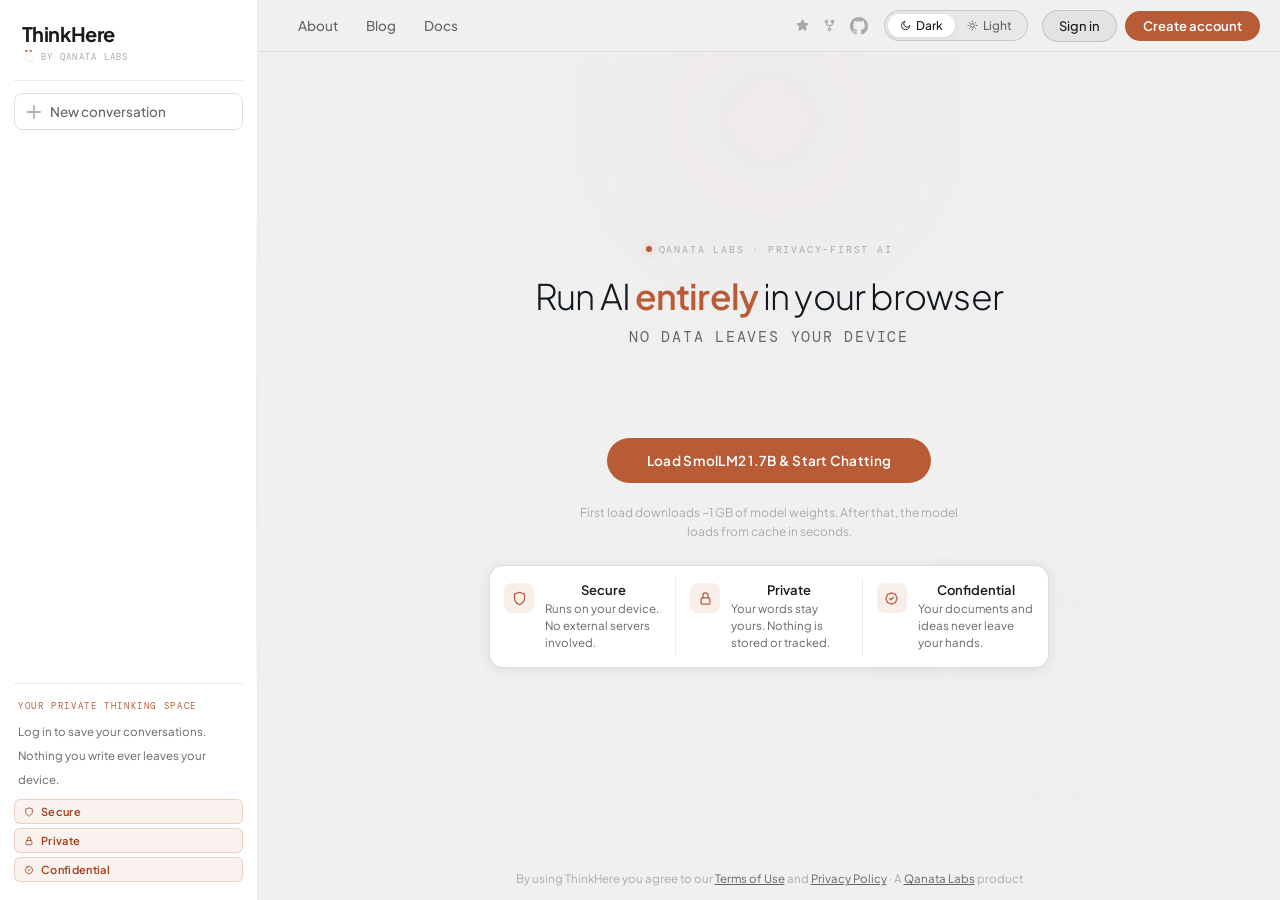
==== commit 331c4256: "ui: default to light theme" ====
--- a/index.html
+++ b/index.html
@@ -1,5 +1,5 @@
 <!DOCTYPE html>
-<html lang="en" data-theme="dark">
+<html lang="en" data-theme="light">
 
 <head>
   <meta charset="UTF-8">
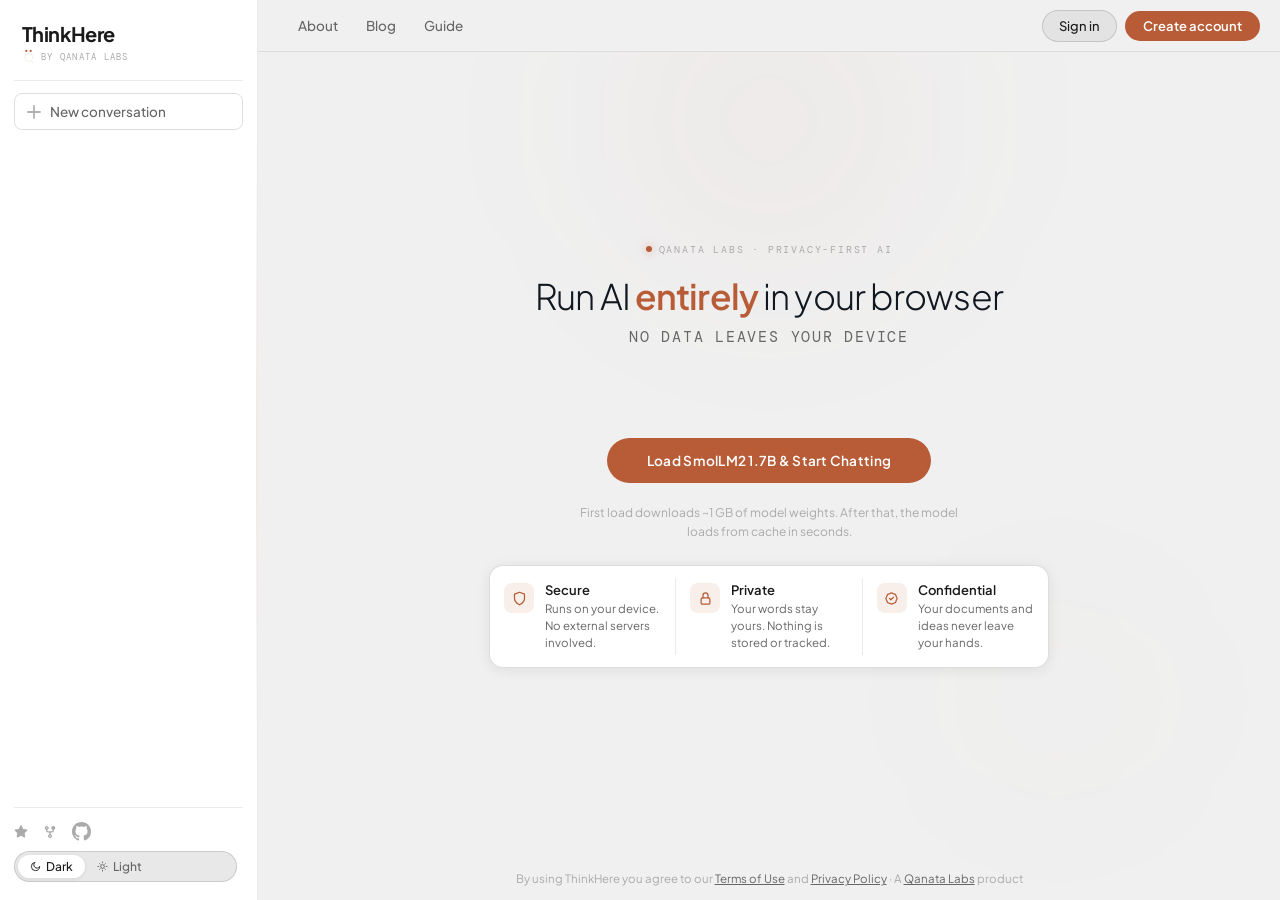
==== commit 85c2edc1: "Update index.html" ====
--- a/index.html
+++ b/index.html
@@ -47,34 +47,51 @@
       </div>
 
       <div class="sidebar-footer">
-        <div class="footer-note">
-          <span class="footer-label">Your private thinking space</span>
-          <span class="footer-body">Log in to save your conversations. Nothing you write ever leaves your device.</span>
-        </div>
-        <div class="pills">
-          <div class="pill pill-a">
-            <svg width="10" height="10" viewBox="0 0 24 24" fill="none">
-              <path d="M12 22s8-4 8-10V5l-8-3-8 3v7c0 6 8 10 8 10z" stroke="currentColor" stroke-width="2"
-                stroke-linejoin="round" />
-            </svg>
-            Secure
-          </div>
-          <div class="pill pill-a">
-            <svg width="10" height="10" viewBox="0 0 24 24" fill="none">
-              <rect x="5" y="11" width="14" height="10" rx="2" stroke="currentColor" stroke-width="2" />
-              <path d="M8 11V7a4 4 0 118 0v4" stroke="currentColor" stroke-width="2" stroke-linecap="round" />
-            </svg>
-            Private
-          </div>
-          <div class="pill pill-a">
-            <svg width="10" height="10" viewBox="0 0 24 24" fill="none">
+
+        <div class="gh-stats sidebar-gh-stats">
+          <a class="gh-stat" href="https://github.com/ipattis/thinkhere/stargazers" target="_blank"
+            rel="noopener noreferrer" aria-label="GitHub stars">
+            <svg viewBox="0 0 16 16">
               <path
-                d="M9 12l2 2 4-4M7.835 4.697a3.42 3.42 0 001.946-.806 3.42 3.42 0 014.438 0 3.42 3.42 0 001.946.806 3.42 3.42 0 013.138 3.138 3.42 3.42 0 00.806 1.946 3.42 3.42 0 010 4.438 3.42 3.42 0 00-.806 1.946 3.42 3.42 0 01-3.138 3.138 3.42 3.42 0 00-1.946.806 3.42 3.42 0 01-4.438 0 3.42 3.42 0 00-1.946-.806 3.42 3.42 0 01-3.138-3.138 3.42 3.42 0 00-.806-1.946 3.42 3.42 0 010-4.438 3.42 3.42 0 00.806-1.946 3.42 3.42 0 013.138-3.138z"
-                stroke="currentColor" stroke-width="2" stroke-linecap="round" stroke-linejoin="round" />
-            </svg>
-            Confidential
-          </div>
-        </div>
+                d="M8 .25a.75.75 0 01.673.418l1.882 3.815 4.21.612a.75.75 0 01.416 1.279l-3.046 2.97.719 4.192a.75.75 0 01-1.088.791L8 12.347l-3.766 1.98a.75.75 0 01-1.088-.79l.72-4.194L.818 6.374a.75.75 0 01.416-1.28l4.21-.611L7.327.668A.75.75 0 018 .25z" />
+            </svg>
+            <span id="ghStarsSidebar"></span>
+          </a>
+          <a class="gh-stat" href="https://github.com/ipattis/thinkhere/fork" target="_blank" rel="noopener noreferrer"
+            aria-label="GitHub forks">
+            <svg viewBox="0 0 16 16">
+              <path
+                d="M5 3.25a.75.75 0 11-1.5 0 .75.75 0 011.5 0zm0 2.122a2.25 2.25 0 10-1.5 0v.878A2.25 2.25 0 005.75 8.5h1.5v2.128a2.251 2.251 0 101.5 0V8.5h1.5a2.25 2.25 0 002.25-2.25v-.878a2.25 2.25 0 10-1.5 0v.878a.75.75 0 01-.75.75h-4.5A.75.75 0 015 6.25v-.878zm3.75 7.378a.75.75 0 11-1.5 0 .75.75 0 011.5 0zm3-8.75a.75.75 0 100-1.5.75.75 0 000 1.5z" />
+            </svg>
+            <span id="ghForksSidebar"></span>
+          </a>
+          <a class="github-link" href="https://github.com/ipattis/thinkhere" target="_blank" rel="noopener noreferrer"
+            aria-label="View source on GitHub">
+            <svg viewBox="0 0 16 16">
+              <path
+                d="M8 0C3.58 0 0 3.58 0 8c0 3.54 2.29 6.53 5.47 7.59.4.07.55-.17.55-.38 0-.19-.01-.82-.01-1.49-2.01.37-2.53-.49-2.69-.94-.09-.23-.48-.94-.82-1.13-.28-.15-.68-.52-.01-.53.63-.01 1.08.58 1.23.82.72 1.21 1.87.87 2.33.66.07-.52.28-.87.51-1.07-1.78-.2-3.64-.89-3.64-3.95 0-.87.31-1.59.82-2.15-.08-.2-.36-1.02.08-2.12 0 0 .67-.21 2.2.82.64-.18 1.32-.27 2-.27.68 0 1.36.09 2 .27 1.53-1.04 2.2-.82 2.2-.82.44 1.1.16 1.92.08 2.12.51.56.82 1.27.82 2.15 0 3.07-1.87 3.75-3.65 3.95.29.25.54.73.54 1.48 0 1.07-.01 1.93-.01 2.2 0 .21.15.46.55.38A8.013 8.013 0 0016 8c0-4.42-3.58-8-8-8z" />
+            </svg>
+          </a>
+        </div>
+        <div class="theme-toggle sidebar-theme-toggle">
+          <button class="theme-btn active" id="btn-dark" onclick="setTheme('dark')">
+            <svg width="11" height="11" viewBox="0 0 24 24" fill="none">
+              <path d="M21 12.79A9 9 0 1111.21 3a7 7 0 109.79 9.79z" stroke="currentColor" stroke-width="2"
+                stroke-linecap="round" />
+            </svg>
+            Dark
+          </button>
+          <button class="theme-btn" id="btn-light" onclick="setTheme('light')">
+            <svg width="11" height="11" viewBox="0 0 24 24" fill="none">
+              <circle cx="12" cy="12" r="4" stroke="currentColor" stroke-width="2" />
+              <path
+                d="M12 2v2M12 20v2M2 12h2M20 12h2M5.63 5.63l1.41 1.41M16.96 16.96l1.41 1.41M5.63 18.37l1.41-1.41M16.96 7.04l1.41-1.41"
+                stroke="currentColor" stroke-width="2" stroke-linecap="round" />
+            </svg>
+            Light
+          </button>
+        </div>
+
       </div>
     </aside>
 
@@ -99,51 +116,9 @@
         <div class="topbar-nav">
           <a class="topbar-link" href="about.html">About</a>
           <a class="topbar-link" href="blog.html">Blog</a>
-          <a class="topbar-link" href="docs.html">Docs</a>
-        </div>
-        <div class="gh-stats">
-          <a class="gh-stat" href="https://github.com/ipattis/thinkhere/stargazers" target="_blank"
-            rel="noopener noreferrer" aria-label="GitHub stars">
-            <svg viewBox="0 0 16 16">
-              <path
-                d="M8 .25a.75.75 0 01.673.418l1.882 3.815 4.21.612a.75.75 0 01.416 1.279l-3.046 2.97.719 4.192a.75.75 0 01-1.088.791L8 12.347l-3.766 1.98a.75.75 0 01-1.088-.79l.72-4.194L.818 6.374a.75.75 0 01.416-1.28l4.21-.611L7.327.668A.75.75 0 018 .25z" />
-            </svg>
-            <span id="ghStars"></span>
-          </a>
-          <a class="gh-stat" href="https://github.com/ipattis/thinkhere/fork" target="_blank" rel="noopener noreferrer"
-            aria-label="GitHub forks">
-            <svg viewBox="0 0 16 16">
-              <path
-                d="M5 3.25a.75.75 0 11-1.5 0 .75.75 0 011.5 0zm0 2.122a2.25 2.25 0 10-1.5 0v.878A2.25 2.25 0 005.75 8.5h1.5v2.128a2.251 2.251 0 101.5 0V8.5h1.5a2.25 2.25 0 002.25-2.25v-.878a2.25 2.25 0 10-1.5 0v.878a.75.75 0 01-.75.75h-4.5A.75.75 0 015 6.25v-.878zm3.75 7.378a.75.75 0 11-1.5 0 .75.75 0 011.5 0zm3-8.75a.75.75 0 100-1.5.75.75 0 000 1.5z" />
-            </svg>
-            <span id="ghForks"></span>
-          </a>
-          <a class="github-link" href="https://github.com/ipattis/thinkhere" target="_blank" rel="noopener noreferrer"
-            aria-label="View source on GitHub">
-            <svg viewBox="0 0 16 16">
-              <path
-                d="M8 0C3.58 0 0 3.58 0 8c0 3.54 2.29 6.53 5.47 7.59.4.07.55-.17.55-.38 0-.19-.01-.82-.01-1.49-2.01.37-2.53-.49-2.69-.94-.09-.23-.48-.94-.82-1.13-.28-.15-.68-.52-.01-.53.63-.01 1.08.58 1.23.82.72 1.21 1.87.87 2.33.66.07-.52.28-.87.51-1.07-1.78-.2-3.64-.89-3.64-3.95 0-.87.31-1.59.82-2.15-.08-.2-.36-1.02.08-2.12 0 0 .67-.21 2.2.82.64-.18 1.32-.27 2-.27.68 0 1.36.09 2 .27 1.53-1.04 2.2-.82 2.2-.82.44 1.1.16 1.92.08 2.12.51.56.82 1.27.82 2.15 0 3.07-1.87 3.75-3.65 3.95.29.25.54.73.54 1.48 0 1.07-.01 1.93-.01 2.2 0 .21.15.46.55.38A8.013 8.013 0 0016 8c0-4.42-3.58-8-8-8z" />
-            </svg>
-          </a>
-        </div>
-        <div class="theme-toggle">
-          <button class="theme-btn active" id="btn-dark" onclick="setTheme('dark')">
-            <svg width="11" height="11" viewBox="0 0 24 24" fill="none">
-              <path d="M21 12.79A9 9 0 1111.21 3a7 7 0 109.79 9.79z" stroke="currentColor" stroke-width="2"
-                stroke-linecap="round" />
-            </svg>
-            Dark
-          </button>
-          <button class="theme-btn" id="btn-light" onclick="setTheme('light')">
-            <svg width="11" height="11" viewBox="0 0 24 24" fill="none">
-              <circle cx="12" cy="12" r="4" stroke="currentColor" stroke-width="2" />
-              <path
-                d="M12 2v2M12 20v2M2 12h2M20 12h2M5.63 5.63l1.41 1.41M16.96 16.96l1.41 1.41M5.63 18.37l1.41-1.41M16.96 7.04l1.41-1.41"
-                stroke="currentColor" stroke-width="2" stroke-linecap="round" />
-            </svg>
-            Light
-          </button>
-        </div>
+          <a class="topbar-link" href="docs.html">Guide</a>
+        </div>
+
         <a class="btn-top-ghost" id="signInBtn" href="#" onclick="signIn(); return false;">Sign in</a>
         <a class="btn-top-solid" id="createAccountBtn" href="https://app.thinkhere.ai/?mode=signup">Create account</a>
       </div>
--- a/css/style.css
+++ b/css/style.css
@@ -2,74 +2,74 @@
 
 /* ── DARK THEME (default) ── */
 [data-theme="dark"] {
-  --bg:           #0c0c11;
-  --bg-side:      #101015;
-  --surface:      #17171e;
-  --surface2:     #1e1e27;
-  --border:       rgba(255,255,255,0.07);
-  --border-md:    rgba(255,255,255,0.12);
-  --text:         #f0f0f5;
-  --text-muted:   #7a7a96;
-  --text-dim:     #44445a;
-  --input-bg:     #17171e;
-  --pill-bg:      rgba(184,92,56,0.12);
-  --pill-border:  rgba(184,92,56,0.28);
-  --pill-text:    #c96a42;
-  --pill2-bg:     rgba(255,255,255,0.04);
-  --pill2-border: rgba(255,255,255,0.09);
-  --pill2-text:   rgba(255,255,255,0.32);
-  --topbar-bg:    rgba(12,12,17,0.8);
-  --btn-ghost-bg: rgba(255,255,255,0.06);
-  --btn-ghost-bd: rgba(255,255,255,0.13);
-  --hero-h:       #f0f0f5;
-  --hero-em:      #b85c38;
-  --sidebar-glow: rgba(184,92,56,0.22);
-  --orb1:         rgba(184,92,56,0.09);
-  --orb2:         rgba(184,92,56,0.05);
-  --shadow:       rgba(0,0,0,0.15);
-  --accent:       #b85c38;
-  --accent-dim:   #9a4a2d;
-  --accent-glow:  rgba(184,92,56,0.10);
-  --user-bg:      #1e1a16;
-  --radius:       12px;
-  --font-mono:    'DM Mono', monospace;
-  --font-sans:    'Plus Jakarta Sans', system-ui, sans-serif;
+  --bg: #0c0c11;
+  --bg-side: #101015;
+  --surface: #17171e;
+  --surface2: #1e1e27;
+  --border: rgba(255, 255, 255, 0.07);
+  --border-md: rgba(255, 255, 255, 0.12);
+  --text: #f0f0f5;
+  --text-muted: #7a7a96;
+  --text-dim: #44445a;
+  --input-bg: #17171e;
+  --pill-bg: rgba(184, 92, 56, 0.12);
+  --pill-border: rgba(184, 92, 56, 0.28);
+  --pill-text: #c96a42;
+  --pill2-bg: rgba(255, 255, 255, 0.04);
+  --pill2-border: rgba(255, 255, 255, 0.09);
+  --pill2-text: rgba(255, 255, 255, 0.32);
+  --topbar-bg: rgba(12, 12, 17, 0.8);
+  --btn-ghost-bg: rgba(255, 255, 255, 0.06);
+  --btn-ghost-bd: rgba(255, 255, 255, 0.13);
+  --hero-h: #f0f0f5;
+  --hero-em: #b85c38;
+  --sidebar-glow: rgba(184, 92, 56, 0.22);
+  --orb1: rgba(184, 92, 56, 0.09);
+  --orb2: rgba(184, 92, 56, 0.05);
+  --shadow: rgba(0, 0, 0, 0.15);
+  --accent: #b85c38;
+  --accent-dim: #9a4a2d;
+  --accent-glow: rgba(184, 92, 56, 0.10);
+  --user-bg: #1e1a16;
+  --radius: 12px;
+  --font-mono: 'DM Mono', monospace;
+  --font-sans: 'Plus Jakarta Sans', system-ui, sans-serif;
 }
 
 /* ── LIGHT THEME ── */
 [data-theme="light"] {
-  --bg:           #f0f0f0;
-  --bg-side:      #ffffff;
-  --surface:      #ffffff;
-  --surface2:     #e8e8e8;
-  --border:       rgba(0,0,0,0.08);
-  --border-md:    rgba(0,0,0,0.13);
-  --text:         #1a1a1a;
-  --text-muted:   #666666;
-  --text-dim:     #aaaaaa;
-  --input-bg:     #ffffff;
-  --pill-bg:      rgba(184,92,56,0.08);
-  --pill-border:  rgba(184,92,56,0.22);
-  --pill-text:    #9e3f1a;
-  --pill2-bg:     rgba(0,0,0,0.04);
-  --pill2-border: rgba(0,0,0,0.1);
-  --pill2-text:   #888888;
-  --topbar-bg:    rgba(240,240,240,0.92);
-  --btn-ghost-bg: rgba(0,0,0,0.05);
-  --btn-ghost-bd: rgba(0,0,0,0.14);
-  --hero-h:       #111820;
-  --hero-em:      #b85c38;
-  --sidebar-glow: rgba(184,92,56,0.15);
-  --orb1:         rgba(184,92,56,0.06);
-  --orb2:         rgba(184,92,56,0.03);
-  --shadow:       rgba(0,0,0,0.08);
-  --accent:       #b85c38;
-  --accent-dim:   #9e3f1a;
-  --accent-glow:  rgba(184,92,56,0.08);
-  --user-bg:      #f5ede8;
-  --radius:       12px;
-  --font-mono:    'DM Mono', monospace;
-  --font-sans:    'Plus Jakarta Sans', system-ui, sans-serif;
+  --bg: #f0f0f0;
+  --bg-side: #ffffff;
+  --surface: #ffffff;
+  --surface2: #e8e8e8;
+  --border: rgba(0, 0, 0, 0.08);
+  --border-md: rgba(0, 0, 0, 0.13);
+  --text: #1a1a1a;
+  --text-muted: #666666;
+  --text-dim: #aaaaaa;
+  --input-bg: #ffffff;
+  --pill-bg: rgba(184, 92, 56, 0.08);
+  --pill-border: rgba(184, 92, 56, 0.22);
+  --pill-text: #9e3f1a;
+  --pill2-bg: rgba(0, 0, 0, 0.04);
+  --pill2-border: rgba(0, 0, 0, 0.1);
+  --pill2-text: #888888;
+  --topbar-bg: rgba(240, 240, 240, 0.92);
+  --btn-ghost-bg: rgba(0, 0, 0, 0.05);
+  --btn-ghost-bd: rgba(0, 0, 0, 0.14);
+  --hero-h: #111820;
+  --hero-em: #b85c38;
+  --sidebar-glow: rgba(184, 92, 56, 0.15);
+  --orb1: rgba(184, 92, 56, 0.06);
+  --orb2: rgba(184, 92, 56, 0.03);
+  --shadow: rgba(0, 0, 0, 0.08);
+  --accent: #b85c38;
+  --accent-dim: #9e3f1a;
+  --accent-glow: rgba(184, 92, 56, 0.08);
+  --user-bg: #f5ede8;
+  --radius: 12px;
+  --font-mono: 'DM Mono', monospace;
+  --font-sans: 'Plus Jakarta Sans', system-ui, sans-serif;
 }
 
 * {
@@ -236,7 +236,42 @@
   border-top: 1px solid var(--border);
   display: flex;
   flex-direction: column;
-  gap: 7px;
+  gap: 10px;
+  flex-shrink: 0;
+}
+
+.sidebar-footer-row {
+  display: flex;
+  flex-direction: column;
+  align-items: flex-start;
+  gap: 10px;
+  padding: 0 4px;
+}
+
+.sidebar-gh-stats {
+  display: flex;
+  align-items: center;
+  gap: 12px;
+  margin-right: 0;
+}
+
+.sidebar-gh-stats .gh-stat {
+  font-size: 0.72rem;
+  gap: 5px;
+}
+
+.sidebar-gh-stats .gh-stat svg {
+  width: 14px;
+  height: 14px;
+}
+
+.sidebar-gh-stats .github-link svg {
+  width: 19px;
+  height: 19px;
+}
+
+.sidebar-theme-toggle {
+  margin-right: 0;
   flex-shrink: 0;
 }
 
@@ -574,7 +609,7 @@
   height: 6px;
   border-radius: 50%;
   background: #b85c38;
-  box-shadow: 0 0 8px rgba(184,92,56,0.5);
+  box-shadow: 0 0 8px rgba(184, 92, 56, 0.5);
   animation: pulse 2.2s ease infinite;
 }
 
@@ -648,7 +683,7 @@
   align-items: center;
   justify-content: center;
   flex-shrink: 0;
-  background: rgba(184,92,56,0.1);
+  background: rgba(184, 92, 56, 0.1);
   color: #b85c38;
   margin-top: 1px;
 }
@@ -659,6 +694,7 @@
   font-weight: 600;
   color: var(--text);
   margin-bottom: 3px;
+  text-align: left;
 }
 
 .p-desc {
@@ -716,8 +752,8 @@
 
 .webgpu-warning,
 .browser-version-warning {
-  background: rgba(184,92,56,0.06);
-  border: 1px solid rgba(184,92,56,0.2);
+  background: rgba(184, 92, 56, 0.06);
+  border: 1px solid rgba(184, 92, 56, 0.2);
   border-radius: var(--radius);
   padding: 16px 20px;
   max-width: 480px;
@@ -728,8 +764,8 @@
 }
 
 .browser-version-warning {
-  background: rgba(184,92,56,0.04);
-  border-color: rgba(184,92,56,0.15);
+  background: rgba(184, 92, 56, 0.04);
+  border-color: rgba(184, 92, 56, 0.15);
   color: var(--text-muted);
 }
 
@@ -742,8 +778,8 @@
 }
 
 .network-error {
-  background: rgba(184,92,56,0.06);
-  border: 1px solid rgba(184,92,56,0.2);
+  background: rgba(184, 92, 56, 0.06);
+  border: 1px solid rgba(184, 92, 56, 0.2);
   border-radius: var(--radius);
   padding: 20px 24px;
   max-width: 520px;
@@ -794,8 +830,15 @@
 }
 
 @keyframes fadeUp {
-  from { opacity: 0; transform: translateY(16px); }
-  to { opacity: 1; transform: translateY(0); }
+  from {
+    opacity: 0;
+    transform: translateY(16px);
+  }
+
+  to {
+    opacity: 1;
+    transform: translateY(0);
+  }
 }
 
 .loader-ring {
@@ -808,7 +851,9 @@
 }
 
 @keyframes spin {
-  to { transform: rotate(360deg); }
+  to {
+    transform: rotate(360deg);
+  }
 }
 
 .loading-model-name {
@@ -884,8 +929,15 @@
 }
 
 @keyframes pulse {
-  0%, 100% { opacity: 1; }
-  50% { opacity: 0.4; }
+
+  0%,
+  100% {
+    opacity: 1;
+  }
+
+  50% {
+    opacity: 0.4;
+  }
 }
 
 .loading-stats {
@@ -907,6 +959,38 @@
   transition: opacity 0.3s ease;
 }
 
+.memory-info {
+  font-family: var(--font-mono);
+  font-size: 0.7rem;
+  color: var(--text-dim);
+  text-align: center;
+  max-width: 420px;
+  line-height: 1.5;
+  margin-top: 4px;
+  padding: 8px 14px;
+  background: var(--surface);
+  border: 1px solid var(--border);
+  border-radius: 100px;
+  letter-spacing: 0.02em;
+}
+
+.memory-info .mem-label {
+  color: var(--text-muted);
+  font-weight: 500;
+}
+
+.mem-requirement {
+  background: rgba(184, 92, 56, 0.06);
+  border: 1px solid rgba(184, 92, 56, 0.15);
+  border-radius: 8px;
+  padding: 10px 14px;
+  margin: 8px 0 12px;
+  font-family: var(--font-mono);
+  font-size: 0.72rem;
+  line-height: 1.5;
+  color: var(--text-muted);
+}
+
 /* ── Chat Container ── */
 .chat-container {
   display: none;
@@ -974,7 +1058,7 @@
 .message.user {
   align-self: flex-end;
   background: var(--user-bg);
-  border: 1px solid rgba(184,92,56,0.12);
+  border: 1px solid rgba(184, 92, 56, 0.12);
   color: var(--text);
 }
 
@@ -996,9 +1080,17 @@
   color: var(--text);
 }
 
-.message.assistant.rendered h1 { font-size: 1.3rem; }
-.message.assistant.rendered h2 { font-size: 1.1rem; }
-.message.assistant.rendered h3 { font-size: 1rem; }
+.message.assistant.rendered h1 {
+  font-size: 1.3rem;
+}
+
+.message.assistant.rendered h2 {
+  font-size: 1.1rem;
+}
+
+.message.assistant.rendered h3 {
+  font-size: 1rem;
+}
 
 .message.assistant.rendered p {
   margin: 8px 0;
@@ -1194,8 +1286,8 @@
 }
 
 .input-wrapper:focus-within {
-  border-color: rgba(184,92,56,0.45);
-  box-shadow: 0 0 0 3px rgba(184,92,56,0.1);
+  border-color: rgba(184, 92, 56, 0.45);
+  box-shadow: 0 0 0 3px rgba(184, 92, 56, 0.1);
 }
 
 .input-wrapper textarea {
@@ -1516,7 +1608,7 @@
     display: none;
     position: fixed;
     inset: 0;
-    background: rgba(0,0,0,0.4);
+    background: rgba(0, 0, 0, 0.4);
     z-index: 99;
   }
 
@@ -1532,7 +1624,7 @@
     padding: 0 12px;
   }
 
-  .gh-stats {
+  .topbar .gh-stats {
     display: none;
   }
 
@@ -1563,10 +1655,4 @@
     font-size: 12px;
     padding: 6px 12px;
   }
-}
-
-@media (max-width: 480px) {
-  .theme-toggle {
-    display: none;
-  }
-}
+}
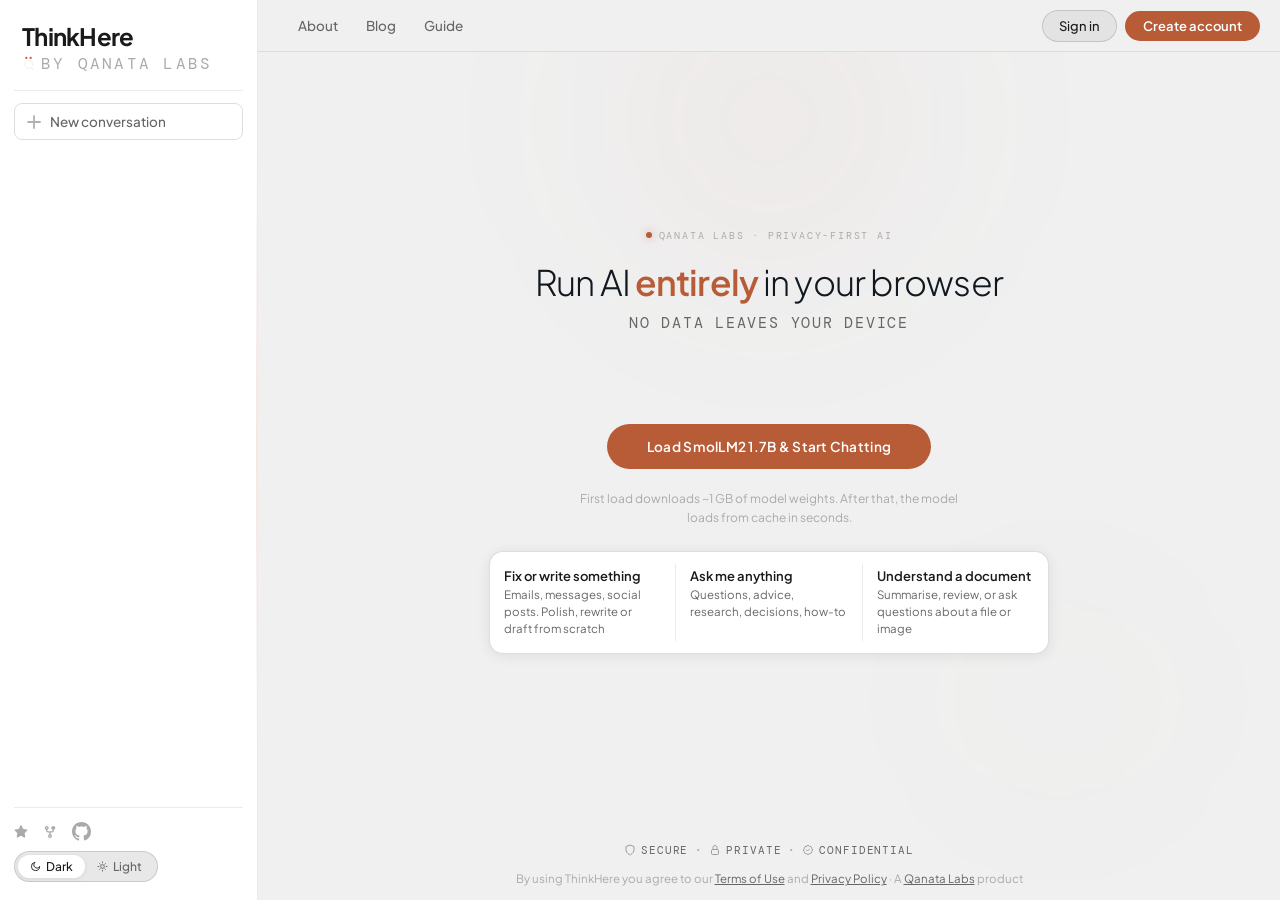
==== commit 273812c5: "footer adjustments" ====
--- a/index.html
+++ b/index.html
@@ -145,42 +145,23 @@
 
           <div class="pillar-row">
             <div class="pillar">
-              <div class="p-icon">
-                <svg width="15" height="15" viewBox="0 0 24 24" fill="none">
-                  <path d="M12 22s8-4 8-10V5l-8-3-8 3v7c0 6 8 10 8 10z" stroke="currentColor" stroke-width="2"
-                    stroke-linejoin="round" />
-                </svg>
-              </div>
               <div>
-                <span class="p-title">Secure</span>
-                <span class="p-desc">Runs on your device. No external servers involved.</span>
+                <span class="p-title">Fix or write something</span>
+                <span class="p-desc">Emails, messages, social posts. Polish, rewrite or draft from scratch</span>
               </div>
             </div>
             <div class="pillar-sep"></div>
             <div class="pillar">
-              <div class="p-icon">
-                <svg width="15" height="15" viewBox="0 0 24 24" fill="none">
-                  <rect x="5" y="11" width="14" height="10" rx="2" stroke="currentColor" stroke-width="2" />
-                  <path d="M8 11V7a4 4 0 118 0v4" stroke="currentColor" stroke-width="2" stroke-linecap="round" />
-                </svg>
-              </div>
               <div>
-                <span class="p-title">Private</span>
-                <span class="p-desc">Your words stay yours. Nothing is stored or tracked.</span>
+                <span class="p-title">Ask me anything</span>
+                <span class="p-desc">Questions, advice, research, decisions, how-to</span>
               </div>
             </div>
             <div class="pillar-sep"></div>
             <div class="pillar">
-              <div class="p-icon">
-                <svg width="15" height="15" viewBox="0 0 24 24" fill="none">
-                  <path
-                    d="M9 12l2 2 4-4M7.835 4.697a3.42 3.42 0 001.946-.806 3.42 3.42 0 014.438 0 3.42 3.42 0 001.946.806 3.42 3.42 0 013.138 3.138 3.42 3.42 0 00.806 1.946 3.42 3.42 0 010 4.438 3.42 3.42 0 00-.806 1.946 3.42 3.42 0 01-3.138 3.138 3.42 3.42 0 00-1.946.806 3.42 3.42 0 01-4.438 0 3.42 3.42 0 00-1.946-.806 3.42 3.42 0 01-3.138-3.138 3.42 3.42 0 00-.806-1.946 3.42 3.42 0 010-4.438 3.42 3.42 0 00.806-1.946 3.42 3.42 0 013.138-3.138z"
-                    stroke="currentColor" stroke-width="2" stroke-linecap="round" stroke-linejoin="round" />
-                </svg>
-              </div>
               <div>
-                <span class="p-title">Confidential</span>
-                <span class="p-desc">Your documents and ideas never leave your hands.</span>
+                <span class="p-title">Understand a document</span>
+                <span class="p-desc">Summarise, review, or ask questions about a file or image</span>
               </div>
             </div>
           </div>
@@ -277,6 +258,32 @@
 
       </div>
 
+      <div class="footer-trust">
+        <span class="trust-badge">
+          <svg width="12" height="12" viewBox="0 0 24 24" fill="none">
+            <path d="M12 22s8-4 8-10V5l-8-3-8 3v7c0 6 8 10 8 10z" stroke="currentColor" stroke-width="2"
+              stroke-linejoin="round" />
+          </svg>
+          Secure
+        </span>
+        <span class="trust-sep">&middot;</span>
+        <span class="trust-badge">
+          <svg width="12" height="12" viewBox="0 0 24 24" fill="none">
+            <rect x="5" y="11" width="14" height="10" rx="2" stroke="currentColor" stroke-width="2" />
+            <path d="M8 11V7a4 4 0 118 0v4" stroke="currentColor" stroke-width="2" stroke-linecap="round" />
+          </svg>
+          Private
+        </span>
+        <span class="trust-sep">&middot;</span>
+        <span class="trust-badge">
+          <svg width="12" height="12" viewBox="0 0 24 24" fill="none">
+            <path
+              d="M9 12l2 2 4-4M7.835 4.697a3.42 3.42 0 001.946-.806 3.42 3.42 0 014.438 0 3.42 3.42 0 001.946.806 3.42 3.42 0 013.138 3.138 3.42 3.42 0 00.806 1.946 3.42 3.42 0 010 4.438 3.42 3.42 0 00-.806 1.946 3.42 3.42 0 01-3.138 3.138 3.42 3.42 0 00-1.946.806 3.42 3.42 0 01-4.438 0 3.42 3.42 0 00-1.946-.806 3.42 3.42 0 01-3.138-3.138 3.42 3.42 0 00-.806-1.946 3.42 3.42 0 010-4.438 3.42 3.42 0 00.806-1.946 3.42 3.42 0 013.138-3.138z"
+              stroke="currentColor" stroke-width="2" stroke-linecap="round" stroke-linejoin="round" />
+          </svg>
+          Confidential
+        </span>
+      </div>
       <p class="legal">
         By using ThinkHere you agree to our <a href="https://thinkhere.ai/terms.html">Terms of Use</a> and <a
           href="https://thinkhere.ai/privacy.html">Privacy Policy</a> &middot; A <a href="https://www.qanatalabs.com"
--- a/css/style.css
+++ b/css/style.css
@@ -127,7 +127,7 @@
 .logo-product {
   font-family: var(--font-sans);
   font-weight: 700;
-  font-size: 20px;
+  font-size: 24px;
   letter-spacing: -0.03em;
   color: var(--text);
   line-height: 1;
@@ -148,7 +148,7 @@
 
 .logo-parent-text {
   font-family: var(--font-mono);
-  font-size: 9px;
+  font-size: 16px;
   letter-spacing: 0.14em;
   text-transform: uppercase;
   color: var(--text-dim);
@@ -273,6 +273,8 @@
 .sidebar-theme-toggle {
   margin-right: 0;
   flex-shrink: 0;
+  align-self: flex-start;
+  width: fit-content;
 }
 
 .footer-note {
@@ -1539,6 +1541,34 @@
 }
 
 /* ── Legal footer ── */
+.footer-trust {
+  display: flex;
+  align-items: center;
+  justify-content: center;
+  gap: 6px;
+  padding: 10px 20px 0;
+  font-family: var(--font-mono);
+  font-size: 11px;
+  letter-spacing: 0.08em;
+  text-transform: uppercase;
+  color: var(--text-muted);
+}
+
+.trust-badge {
+  display: inline-flex;
+  align-items: center;
+  gap: 5px;
+}
+
+.trust-badge svg {
+  opacity: 0.6;
+}
+
+.trust-sep {
+  color: var(--text-dim);
+  font-size: 14px;
+}
+
 .legal {
   text-align: center;
   font-size: 11.5px;
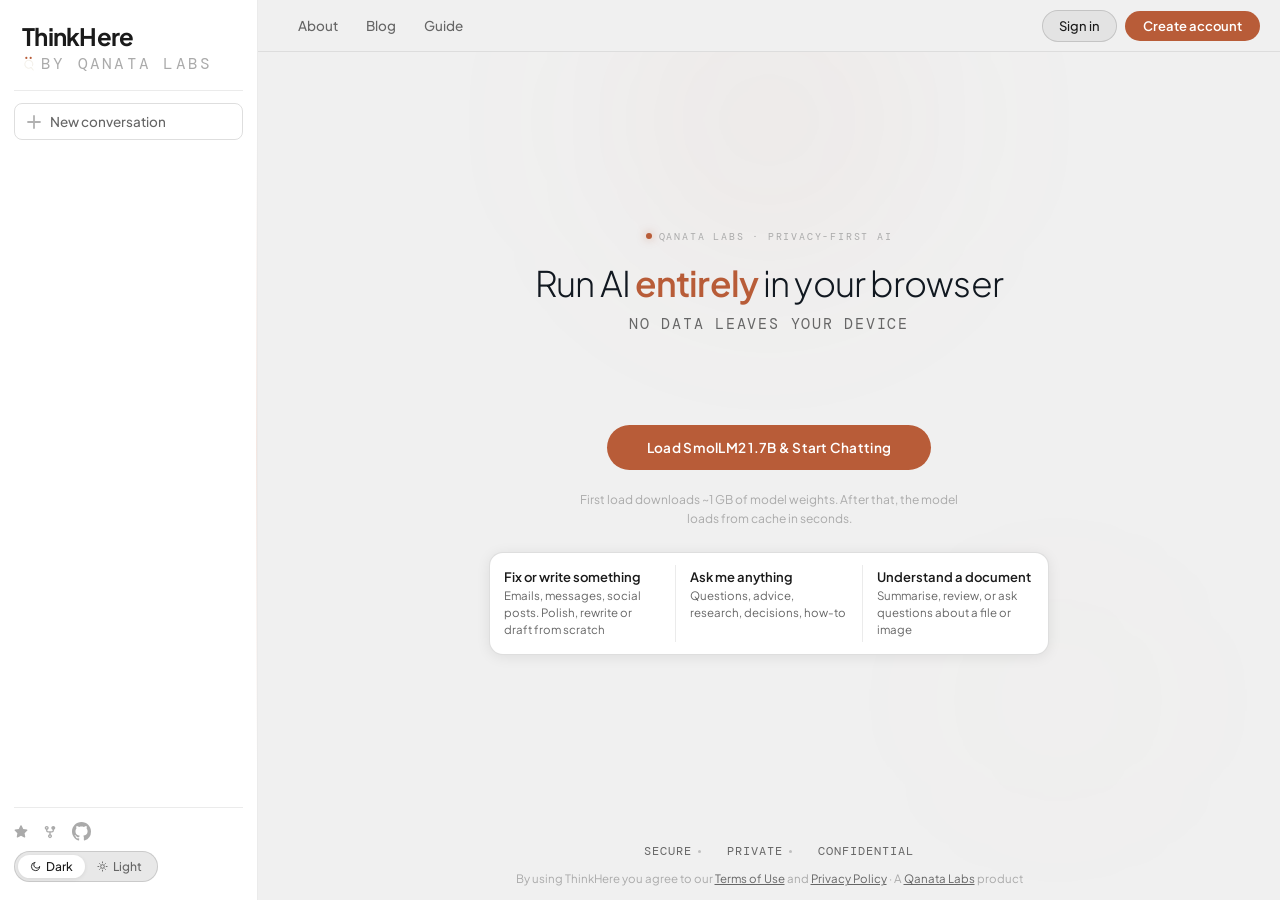
==== commit f9f4e89c: "footer work" ====
--- a/index.html
+++ b/index.html
@@ -259,27 +259,25 @@
       </div>
 
       <div class="footer-trust">
-        <span class="trust-badge">
-          <svg width="12" height="12" viewBox="0 0 24 24" fill="none">
-            <path d="M12 22s8-4 8-10V5l-8-3-8 3v7c0 6 8 10 8 10z" stroke="currentColor" stroke-width="2"
-              stroke-linejoin="round" />
+        <span class="trust-pill">
+          <svg viewBox="0 0 24 24">
+            <path d="M12 22s8-4 8-10V5l-8-3-8 3v7c0 6 8 10 8 10z" />
           </svg>
           Secure
         </span>
-        <span class="trust-sep">&middot;</span>
-        <span class="trust-badge">
-          <svg width="12" height="12" viewBox="0 0 24 24" fill="none">
-            <rect x="5" y="11" width="14" height="10" rx="2" stroke="currentColor" stroke-width="2" />
-            <path d="M8 11V7a4 4 0 118 0v4" stroke="currentColor" stroke-width="2" stroke-linecap="round" />
+        <span class="trust-dot"></span>
+        <span class="trust-pill">
+          <svg viewBox="0 0 24 24">
+            <rect x="3" y="11" width="18" height="11" rx="2" />
+            <path d="M7 11V7a5 5 0 0 1 10 0v4" />
           </svg>
           Private
         </span>
-        <span class="trust-sep">&middot;</span>
-        <span class="trust-badge">
-          <svg width="12" height="12" viewBox="0 0 24 24" fill="none">
-            <path
-              d="M9 12l2 2 4-4M7.835 4.697a3.42 3.42 0 001.946-.806 3.42 3.42 0 014.438 0 3.42 3.42 0 001.946.806 3.42 3.42 0 013.138 3.138 3.42 3.42 0 00.806 1.946 3.42 3.42 0 010 4.438 3.42 3.42 0 00-.806 1.946 3.42 3.42 0 01-3.138 3.138 3.42 3.42 0 00-1.946.806 3.42 3.42 0 01-4.438 0 3.42 3.42 0 00-1.946-.806 3.42 3.42 0 01-3.138-3.138 3.42 3.42 0 00-.806-1.946 3.42 3.42 0 010-4.438 3.42 3.42 0 00.806-1.946 3.42 3.42 0 013.138-3.138z"
-              stroke="currentColor" stroke-width="2" stroke-linecap="round" stroke-linejoin="round" />
+        <span class="trust-dot"></span>
+        <span class="trust-pill">
+          <svg viewBox="0 0 24 24">
+            <circle cx="12" cy="12" r="10" />
+            <path d="M12 8v4l3 3" />
           </svg>
           Confidential
         </span>
--- a/css/style.css
+++ b/css/style.css
@@ -1547,26 +1547,37 @@
   justify-content: center;
   gap: 6px;
   padding: 10px 20px 0;
-  font-family: var(--font-mono);
-  font-size: 11px;
+  flex-wrap: wrap;
+}
+
+.trust-pill {
+  display: flex;
+  align-items: center;
+  gap: 7px;
+  font-family: var(--font-mono);
+  font-size: 12px;
   letter-spacing: 0.08em;
   text-transform: uppercase;
   color: var(--text-muted);
 }
 
-.trust-badge {
-  display: inline-flex;
-  align-items: center;
-  gap: 5px;
-}
-
-.trust-badge svg {
-  opacity: 0.6;
-}
-
-.trust-sep {
-  color: var(--text-dim);
-  font-size: 14px;
+.trust-pill svg {
+  width: 13px;
+  height: 13px;
+  stroke: var(--terra);
+  fill: none;
+  stroke-width: 1.8;
+  stroke-linecap: round;
+  stroke-linejoin: round;
+  flex-shrink: 0;
+}
+
+.trust-dot {
+  width: 3px;
+  height: 3px;
+  border-radius: 50%;
+  background: var(--text-muted);
+  opacity: 0.35;
 }
 
 .legal {
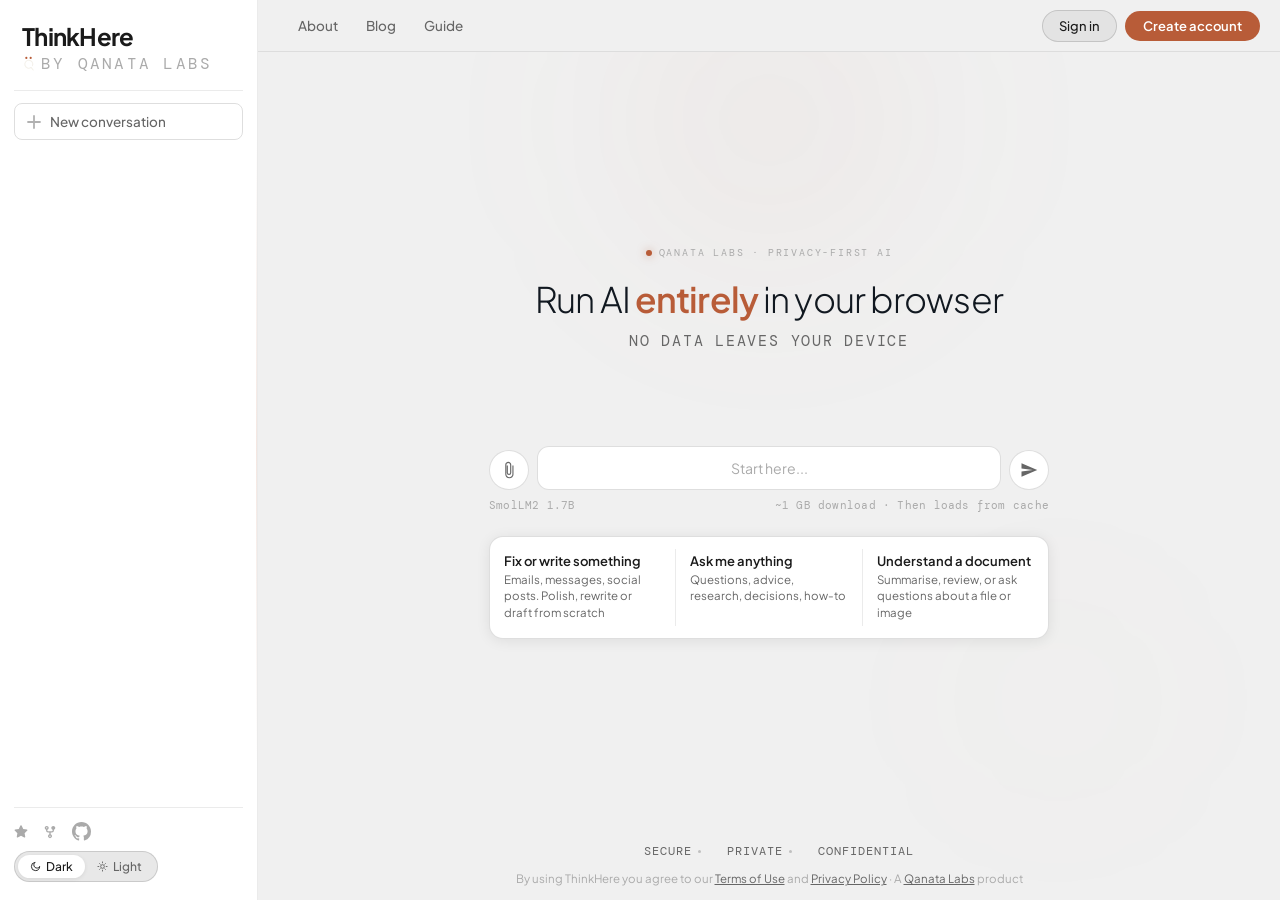
==== commit c5b9efb0: "Update index.html" ====
--- a/index.html
+++ b/index.html
@@ -139,9 +139,37 @@
           <div id="deviceInfoBar"></div>
           <div id="deviceBanners"></div>
 
-          <button class="start-btn" id="startBtn" onclick="loadModel()">Load SmolLM2 1.7B &amp; Start Chatting</button>
-          <p style="font-size: 0.75rem; color: var(--text-dim); max-width: 400px;">First load downloads ~1 GB of model
-            weights. After that, the model loads from cache in seconds.</p>
+          <div id="introChatCta" onclick="loadModel()"
+            style="cursor:pointer; max-width:560px; width:100%; margin-top:12px;">
+            <div class="input-area" style="border-top:none; padding:0;">
+              <div class="input-row">
+                <button class="file-btn" style="pointer-events:none;" aria-label="Attach file">
+                  <svg viewBox="0 0 24 24">
+                    <path
+                      d="M16.5 6v11.5c0 2.21-1.79 4-4 4s-4-1.79-4-4V5a2.5 2.5 0 015 0v10.5c0 .83-.67 1.5-1.5 1.5s-1.5-.67-1.5-1.5V6H9v9.5a3 3 0 006 0V5c0-2.21-1.79-4-4-4S7 2.79 7 5v12.5c0 3.04 2.46 5.5 5.5 5.5s5.5-2.46 5.5-5.5V6h-1.5z" />
+                  </svg>
+                </button>
+                <div class="input-wrapper">
+                  <div
+                    style="padding:12px 0; font-size:0.88rem; color:var(--text-dim); font-family:var(--font-sans); user-select:none;">
+                    Start here...</div>
+                </div>
+                <button class="send-btn" style="pointer-events:none; opacity:1;" aria-label="Send">
+                  <svg viewBox="0 0 24 24">
+                    <path d="M2.01 21L23 12 2.01 3 2 10l15 2-15 2z" />
+                  </svg>
+                </button>
+              </div>
+              <div class="input-meta">
+                <div class="input-meta-left">
+                  <span>SmolLM2 1.7B</span>
+                </div>
+                <div class="input-meta-right">
+                  <span style="color:var(--text-dim); font-size:0.68rem;">~1 GB download · Then loads from cache</span>
+                </div>
+              </div>
+            </div>
+          </div>
 
           <div class="pillar-row">
             <div class="pillar">
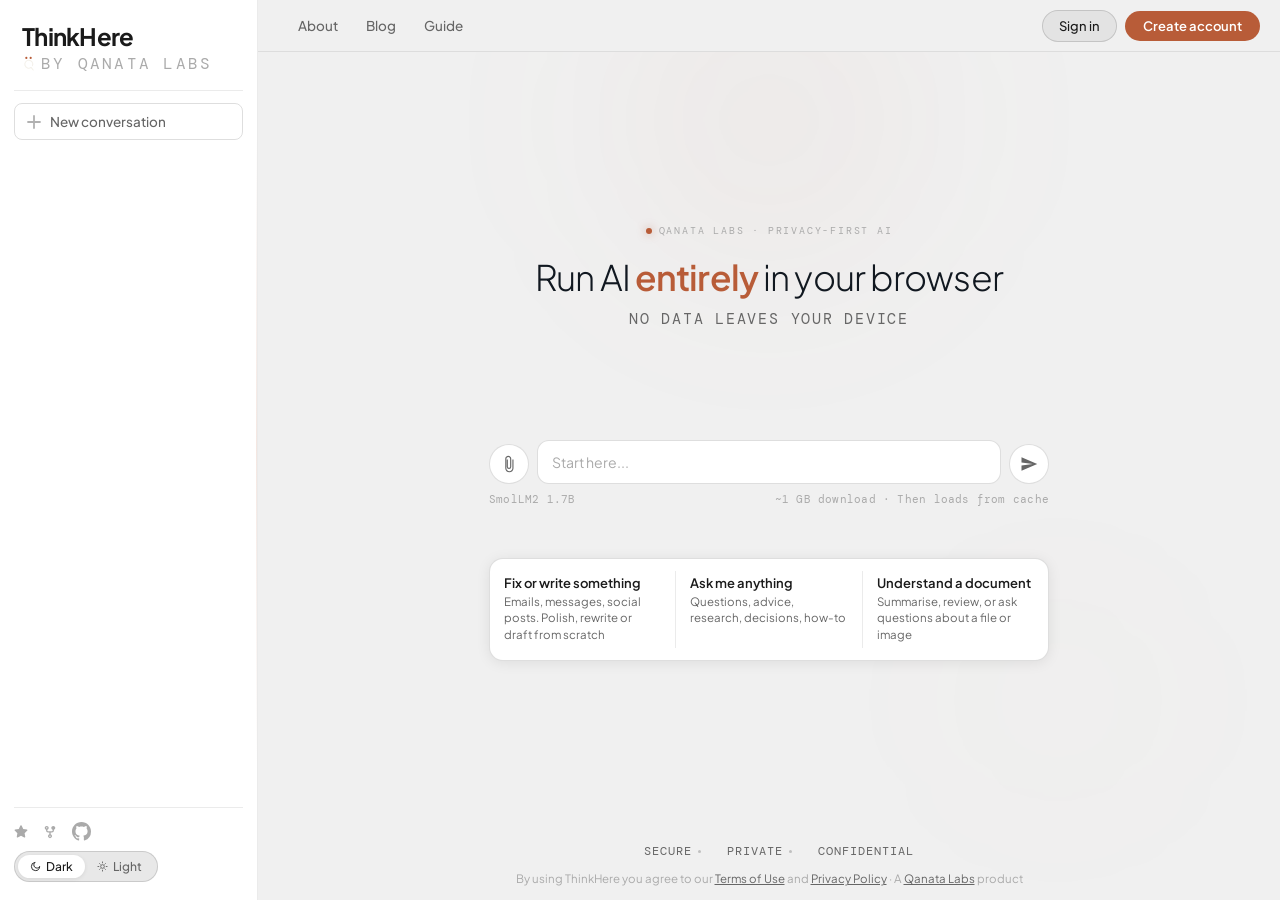
==== commit 32ef95e5: "Update index.html" ====
--- a/index.html
+++ b/index.html
@@ -140,7 +140,7 @@
           <div id="deviceBanners"></div>
 
           <div id="introChatCta" onclick="loadModel()"
-            style="cursor:pointer; max-width:560px; width:100%; margin-top:12px;">
+            style="cursor:pointer; max-width:560px; width:100%; margin:28px 0;">
             <div class="input-area" style="border-top:none; padding:0;">
               <div class="input-row">
                 <button class="file-btn" style="pointer-events:none;" aria-label="Attach file">
@@ -151,7 +151,7 @@
                 </button>
                 <div class="input-wrapper">
                   <div
-                    style="padding:12px 0; font-size:0.88rem; color:var(--text-dim); font-family:var(--font-sans); user-select:none;">
+                    style="padding:12px 0; font-size:0.88rem; color:var(--text-dim); font-family:var(--font-sans); user-select:none; text-align:left;">
                     Start here...</div>
                 </div>
                 <button class="send-btn" style="pointer-events:none; opacity:1;" aria-label="Send">
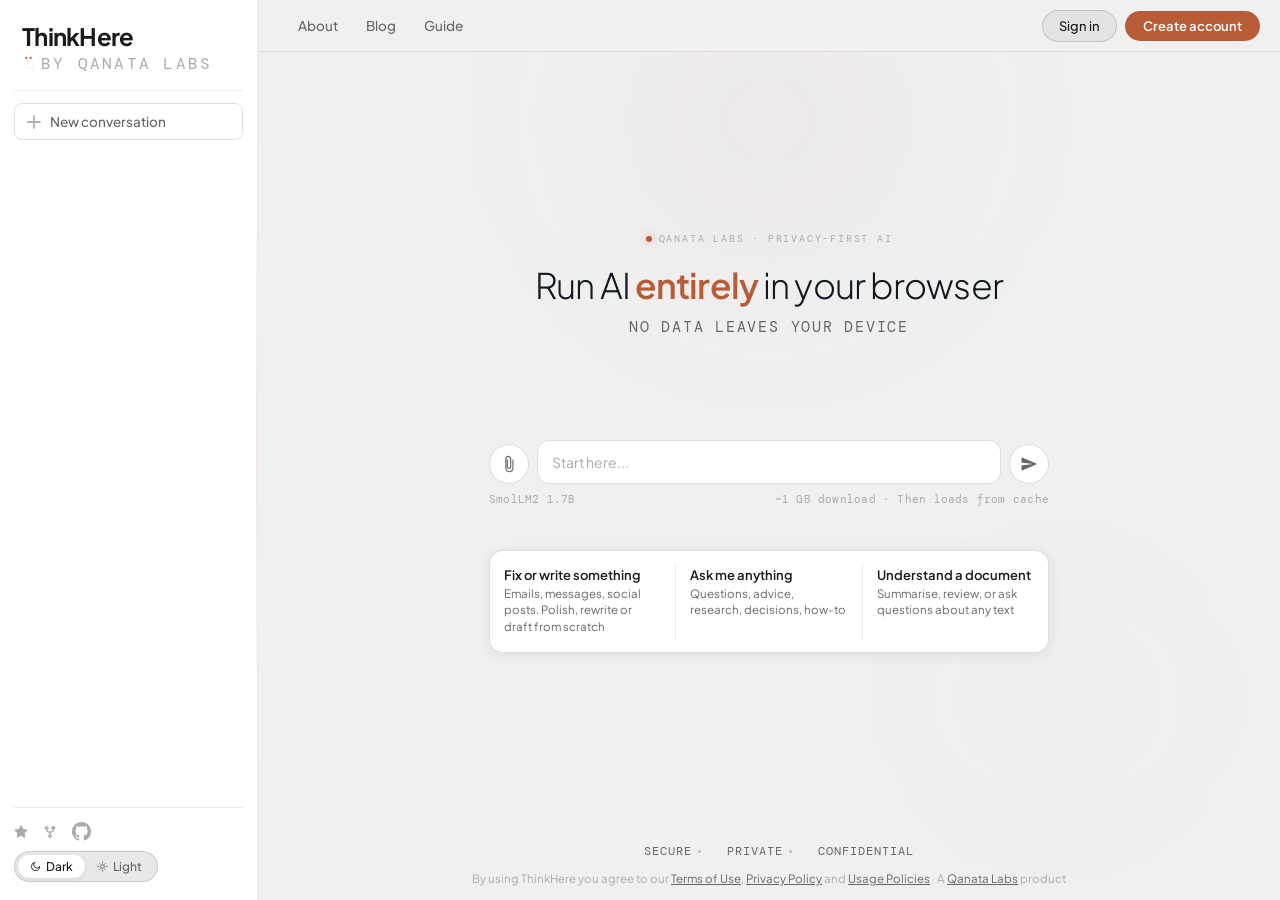
==== commit 96375be4: "feat: Unify help and legal documentation architecture - Redesigned privacy.html and terms.html with " ====
--- a/index.html
+++ b/index.html
@@ -116,7 +116,7 @@
         <div class="topbar-nav">
           <a class="topbar-link" href="about.html">About</a>
           <a class="topbar-link" href="blog.html">Blog</a>
-          <a class="topbar-link" href="docs.html">Guide</a>
+          <a class="topbar-link" href="guide.html">Guide</a>
         </div>
 
         <a class="btn-top-ghost" id="signInBtn" href="#" onclick="signIn(); return false;">Sign in</a>
@@ -140,7 +140,7 @@
           <div id="deviceBanners"></div>
 
           <div id="introChatCta" onclick="loadModel()"
-            style="cursor:pointer; max-width:560px; width:100%; margin:28px 0;">
+            style="cursor:pointer; max-width:560px; width:100%; margin:20px 0;">
             <div class="input-area" style="border-top:none; padding:0;">
               <div class="input-row">
                 <button class="file-btn" style="pointer-events:none;" aria-label="Attach file">
@@ -189,7 +189,7 @@
             <div class="pillar">
               <div>
                 <span class="p-title">Understand a document</span>
-                <span class="p-desc">Summarise, review, or ask questions about a file or image</span>
+                <span class="p-desc">Summarise, review, or ask questions about any text</span>
               </div>
             </div>
           </div>
@@ -311,8 +311,8 @@
         </span>
       </div>
       <p class="legal">
-        By using ThinkHere you agree to our <a href="https://thinkhere.ai/terms.html">Terms of Use</a> and <a
-          href="https://thinkhere.ai/privacy.html">Privacy Policy</a> &middot; A <a href="https://www.qanatalabs.com"
+        By using ThinkHere you agree to our <a href="terms.html">Terms of Use</a>, <a href="privacy.html">Privacy
+          Policy</a> and <a href="usage.html">Usage Policies</a> &middot; A <a href="https://www.qanatalabs.com"
           target="_blank" rel="noopener">Qanata Labs</a> product
       </p>
 
--- a/css/style.css
+++ b/css/style.css
@@ -615,30 +615,81 @@
   animation: pulse 2.2s ease infinite;
 }
 
-.intro-section .start-btn {
+/* ── Intro Chat CTA ── */
+.intro-chat-cta {
+  width: 100%;
+  max-width: 560px;
+  margin-top: 12px;
+  cursor: pointer;
+  transition: transform 0.15s ease;
+}
+
+.intro-chat-cta:hover {
+  transform: translateY(-2px);
+}
+
+.intro-chat-input {
+  display: flex;
+  align-items: center;
+  gap: 10px;
+  background: var(--surface);
+  border: 1px solid var(--border-md);
+  border-radius: 14px;
+  padding: 14px 14px 14px 16px;
+  transition: border-color 0.2s ease, box-shadow 0.2s ease;
+}
+
+.intro-chat-cta:hover .intro-chat-input {
+  border-color: var(--border-hi);
+  box-shadow: 0 2px 12px rgba(0, 0, 0, 0.06);
+}
+
+.intro-chat-clip {
+  width: 20px;
+  height: 20px;
+  fill: var(--text-dim);
+  flex-shrink: 0;
+}
+
+.intro-chat-placeholder {
+  flex: 1;
   font-family: var(--font-sans);
-  font-size: 0.85rem;
-  font-weight: 600;
+  font-size: 0.88rem;
+  color: var(--text-dim);
+  user-select: none;
+}
+
+.intro-chat-send {
+  width: 32px;
+  height: 32px;
+  border-radius: 8px;
   background: var(--accent);
-  color: #fff;
-  border: none;
-  border-radius: 100px;
-  padding: 14px 40px;
-  cursor: pointer;
+  display: flex;
+  align-items: center;
+  justify-content: center;
+  flex-shrink: 0;
+  transition: background 0.15s ease;
+}
+
+.intro-chat-cta:hover .intro-chat-send {
+  background: #d4724e;
+}
+
+.intro-chat-send svg {
+  width: 16px;
+  height: 16px;
+  fill: #fff;
+}
+
+.intro-chat-meta {
+  display: flex;
+  align-items: center;
+  justify-content: space-between;
+  padding: 6px 4px 0;
+  font-family: var(--font-mono);
+  font-size: 0.68rem;
+  color: var(--text-muted);
   letter-spacing: 0.02em;
-  transition: all 0.2s ease;
-  margin-top: 8px;
-}
-
-.intro-section .start-btn:hover {
-  background: #d4724e;
-  transform: translateY(-1px);
-}
-
-.intro-section .start-btn:disabled {
-  opacity: 0.4;
-  cursor: not-allowed;
-  transform: none;
 }
 
 .intro-subtitle {
@@ -1696,4 +1747,314 @@
     font-size: 12px;
     padding: 6px 12px;
   }
-}+}
+
+/* ── Legal / Docs Layout ── */
+.legal-layout {
+  display: flex;
+  flex: 1;
+  position: relative;
+}
+
+.doc-nav {
+  width: 240px;
+  background: var(--surface2);
+  border-right: 1px solid var(--border);
+  padding: 30px 24px;
+  flex-shrink: 0;
+  height: calc(100vh - 73px); /* 73px is approx header height */
+  position: sticky;
+  top: 73px;
+  overflow-y: auto;
+}
+
+.doc-nav ul { list-style: none; }
+.doc-nav ul li { margin-bottom: 4px; }
+.doc-nav ul li a { 
+  font-family: var(--font-sans);
+  font-size: 13px;
+  font-weight: 500;
+  color: var(--text-muted);
+  text-decoration: none;
+  transition: color 0.15s;
+  display: block;
+  padding: 6px 0;
+}
+.doc-nav ul li a:hover { color: var(--text); }
+.doc-nav ul li a.active { color: var(--accent); }
+
+.nav-doc-title {
+  font-family: var(--font-mono);
+  font-size: 11px;
+  letter-spacing: 0.15em;
+  text-transform: uppercase;
+  color: var(--text);
+  margin-bottom: 20px;
+  padding-bottom: 12px;
+  border-bottom: 1px solid var(--border);
+}
+
+.nav-divider {
+  height: 1px;
+  background: var(--border);
+  margin: 20px 0;
+}
+
+.nav-other-label {
+  font-family: var(--font-mono);
+  font-size: 10px;
+  letter-spacing: 0.15em;
+  text-transform: uppercase;
+  color: var(--text-dim);
+  margin-bottom: 12px;
+}
+
+.nav-other a {
+  font-size: 12px !important;
+  color: var(--text-muted) !important;
+}
+.nav-other a:hover {
+  color: var(--text) !important;
+}
+
+.doc-main {
+  flex: 1;
+  min-width: 0;
+}
+
+/* Legal Cover */
+.legal-cover {
+  background: var(--surface);
+  padding: 60px 80px;
+  border-bottom: 1px solid var(--border);
+}
+
+.legal-cover .cover-label {
+  font-family: var(--font-mono);
+  font-size: 11px;
+  letter-spacing: 0.2em;
+  text-transform: uppercase;
+  color: var(--accent);
+  margin-bottom: 16px;
+}
+
+.legal-cover h1 {
+  font-family: var(--font-sans);
+  font-size: clamp(32px, 4vw, 56px);
+  font-weight: 300;
+  letter-spacing: -0.025em;
+  color: var(--hero-h);
+  line-height: 1.1;
+  margin-bottom: 24px;
+}
+.legal-cover h1 em { color: var(--hero-em); font-style: normal; }
+
+.legal-cover .cover-meta {
+  font-family: var(--font-mono);
+  font-size: 12px;
+  color: var(--text-muted);
+  display: flex;
+  gap: 20px;
+  flex-wrap: wrap;
+}
+
+.notice-banner {
+  background: var(--surface2);
+  border-left: 3px solid var(--accent);
+  padding: 24px 80px;
+  display: flex;
+  align-items: center;
+  gap: 16px;
+  border-bottom: 1px solid var(--border);
+}
+.notice-banner svg { color: var(--accent); flex-shrink: 0; }
+.notice-banner p { font-size: 14px; color: var(--text-muted); line-height: 1.6; }
+.notice-banner strong { color: var(--text); font-weight: 600; }
+
+.intro-para {
+  padding: 40px 80px 10px;
+  font-size: 16px;
+  color: var(--text);
+  line-height: 1.7;
+  max-width: 860px;
+}
+
+/* Sections */
+.doc-section {
+  padding: 60px 80px;
+  border-bottom: 1px solid var(--border);
+  scroll-margin-top: 80px;
+}
+.doc-section.dark {
+  background: var(--surface2);
+}
+
+.doc-section .section-number {
+  font-family: var(--font-mono);
+  font-size: 11px;
+  letter-spacing: 0.2em;
+  color: var(--accent);
+  text-transform: uppercase;
+  margin-bottom: 16px;
+  display: block;
+}
+
+.doc-section .section-heading {
+  font-size: clamp(24px, 2.5vw, 32px);
+  font-weight: 300;
+  letter-spacing: -0.02em;
+  line-height: 1.2;
+  margin-bottom: 24px;
+  color: var(--hero-h);
+}
+
+.doc-section .sub-label {
+  font-family: var(--font-mono);
+  font-size: 10px;
+  letter-spacing: 0.15em;
+  text-transform: uppercase;
+  color: var(--accent);
+  margin: 32px 0 12px;
+  display: block;
+}
+
+.doc-section p.body {
+  font-size: 15px;
+  color: var(--text-muted);
+  line-height: 1.7;
+  margin-bottom: 16px;
+  max-width: 800px;
+}
+.doc-section p.body a { color: var(--accent); text-decoration: none; }
+.doc-section p.body a:hover { text-decoration: underline; }
+
+ul.doc-list {
+  list-style: none;
+  margin: 12px 0 24px;
+  display: flex;
+  flex-direction: column;
+  gap: 10px;
+  max-width: 800px;
+}
+ul.doc-list li {
+  font-size: 15px;
+  color: var(--text-muted);
+  line-height: 1.6;
+  padding-left: 20px;
+  position: relative;
+}
+ul.doc-list li::before {
+  content: '';
+  position: absolute;
+  left: 0;
+  top: 0.6em;
+  width: 6px;
+  height: 6px;
+  border-radius: 50%;
+  background: var(--accent);
+  opacity: 0.8;
+}
+
+/* Legal Tables & Buckets */
+.bucket-grid {
+  display: grid;
+  grid-template-columns: 1fr 1fr;
+  gap: 16px;
+  max-width: 800px;
+  margin: 24px 0;
+}
+.bucket {
+  padding: 24px;
+  background: var(--surface);
+  border: 1px solid var(--border);
+  border-radius: var(--radius);
+}
+.bucket.no { border-left: 3px solid #27ae60; }
+.bucket.yes { border-left: 3px solid var(--accent); }
+
+.bucket .bucket-label {
+  font-family: var(--font-mono);
+  font-size: 10px;
+  letter-spacing: 0.15em;
+  text-transform: uppercase;
+  font-weight: 500;
+  margin-bottom: 16px;
+}
+.bucket.no .bucket-label { color: #27ae60; }
+.bucket.yes .bucket-label { color: var(--accent); }
+
+.bucket ul { list-style: none; display: flex; flex-direction: column; gap: 8px; }
+.bucket li { font-size: 14px; line-height: 1.5; padding-left: 20px; position: relative; color: var(--text-muted); }
+.bucket.no li::before { content: '✓'; position: absolute; left: 0; color: #27ae60; font-size: 12px; top: 1px; }
+.bucket.yes li::before { content: '·'; position: absolute; left: 4px; color: var(--accent); font-size: 18px; top: -3px; }
+
+.never-box {
+  background: var(--surface);
+  border: 1px solid var(--border);
+  border-left: 3px solid #27ae60;
+  border-radius: var(--radius);
+  padding: 24px 30px;
+  margin: 16px 0 24px;
+  max-width: 800px;
+}
+.never-box .never-box-label {
+  font-family: var(--font-mono);
+  font-size: 10px;
+  letter-spacing: 0.15em;
+  text-transform: uppercase;
+  color: #27ae60;
+  font-weight: 500;
+  margin-bottom: 16px;
+}
+.never-box ul { list-style: none; display: flex; flex-direction: column; gap: 8px; }
+.never-box li { font-size: 14px; line-height: 1.6; padding-left: 20px; position: relative; color: var(--text-muted); }
+.never-box li::before { content: '✓'; position: absolute; left: 0; color: #27ae60; font-size: 12px; top: 2px; }
+
+.basis-table {
+  width: 100%;
+  border-collapse: collapse;
+  margin: 16px 0 24px;
+  max-width: 860px;
+  font-size: 14px;
+}
+.basis-table th {
+  text-align: left;
+  padding: 12px 16px;
+  background: var(--surface);
+  color: var(--text);
+  font-size: 11px;
+  letter-spacing: 0.1em;
+  text-transform: uppercase;
+  font-weight: 500;
+  border-bottom: 1px solid var(--border);
+}
+.basis-table td {
+  padding: 16px;
+  border-bottom: 1px solid var(--border);
+  color: var(--text-muted);
+  vertical-align: top;
+  line-height: 1.6;
+}
+.basis-table td:first-child { font-weight: 500; color: var(--text); width: 240px; }
+
+.contact-card {
+  display: inline-flex;
+  align-items: center;
+  gap: 12px;
+  background: var(--surface);
+  border: 1px solid var(--border);
+  border-left: 3px solid var(--accent);
+  border-radius: var(--radius);
+  padding: 16px 24px;
+  margin-top: 12px;
+}
+.doc-section.dark .contact-card { background: var(--bg); }
+.contact-card a { font-family: var(--font-mono); font-size: 14px; color: var(--accent); text-decoration: none; }
+.contact-card a:hover { text-decoration: underline; }
+
+@media (max-width: 900px) {
+  .legal-layout { flex-direction: column; }
+  .doc-nav { width: 100%; height: auto; position: static; border-right: none; border-bottom: 1px solid var(--border); padding: 20px; }
+  .legal-cover, .doc-section, .notice-banner, .intro-para { padding-left: 24px; padding-right: 24px; }
+  .bucket-grid { grid-template-columns: 1fr; }
+}
